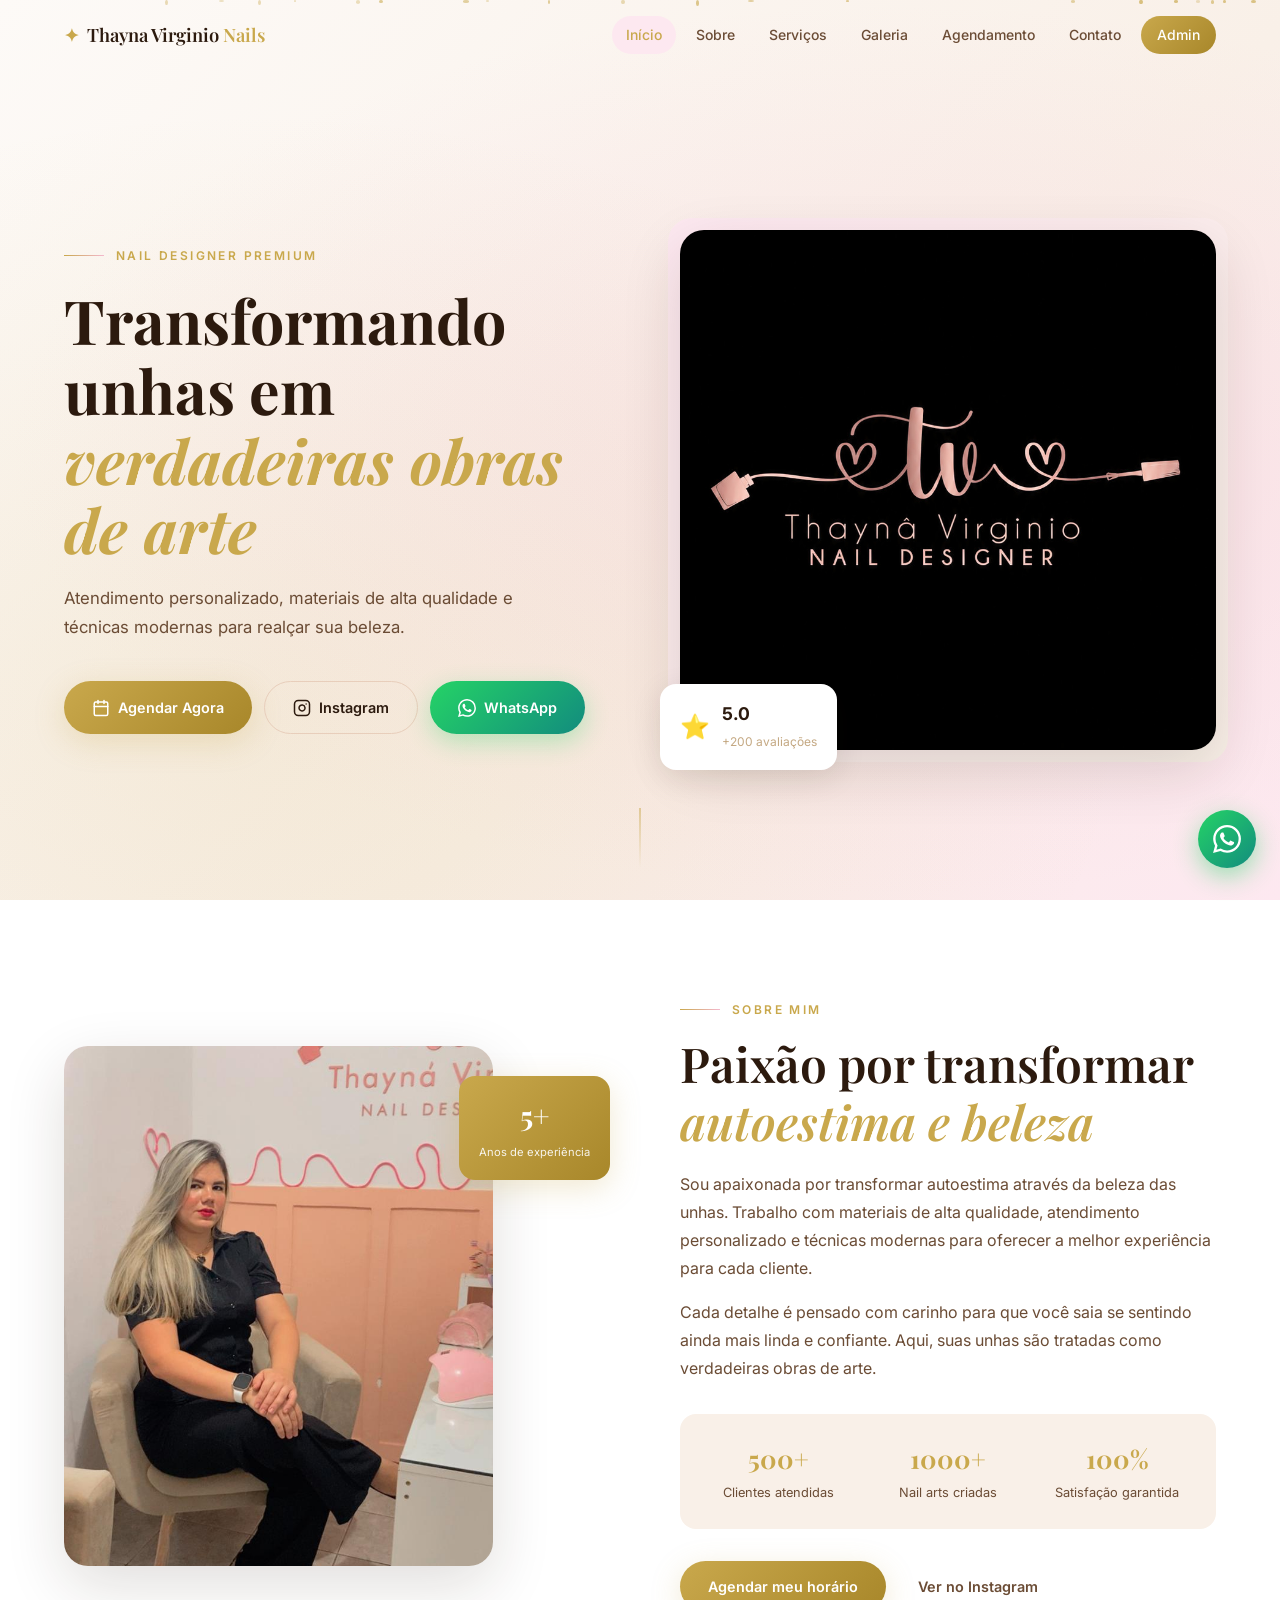
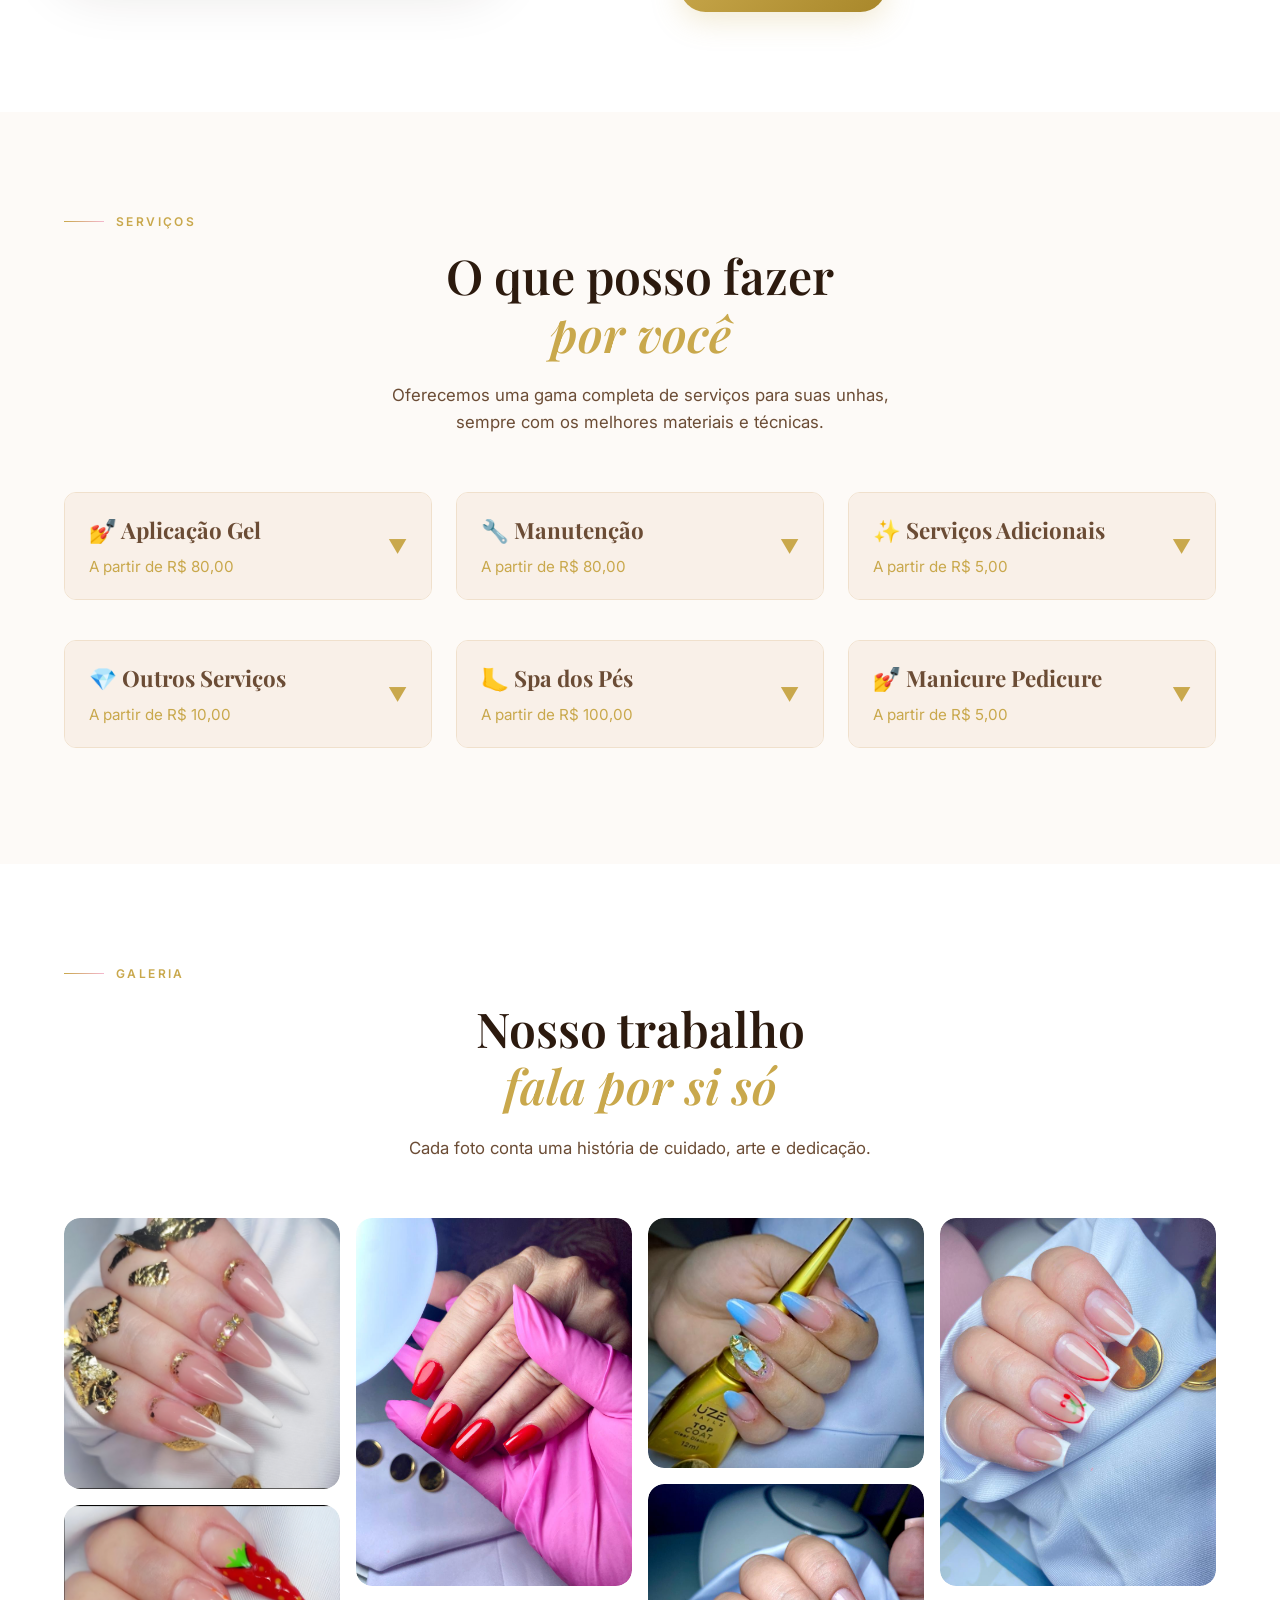
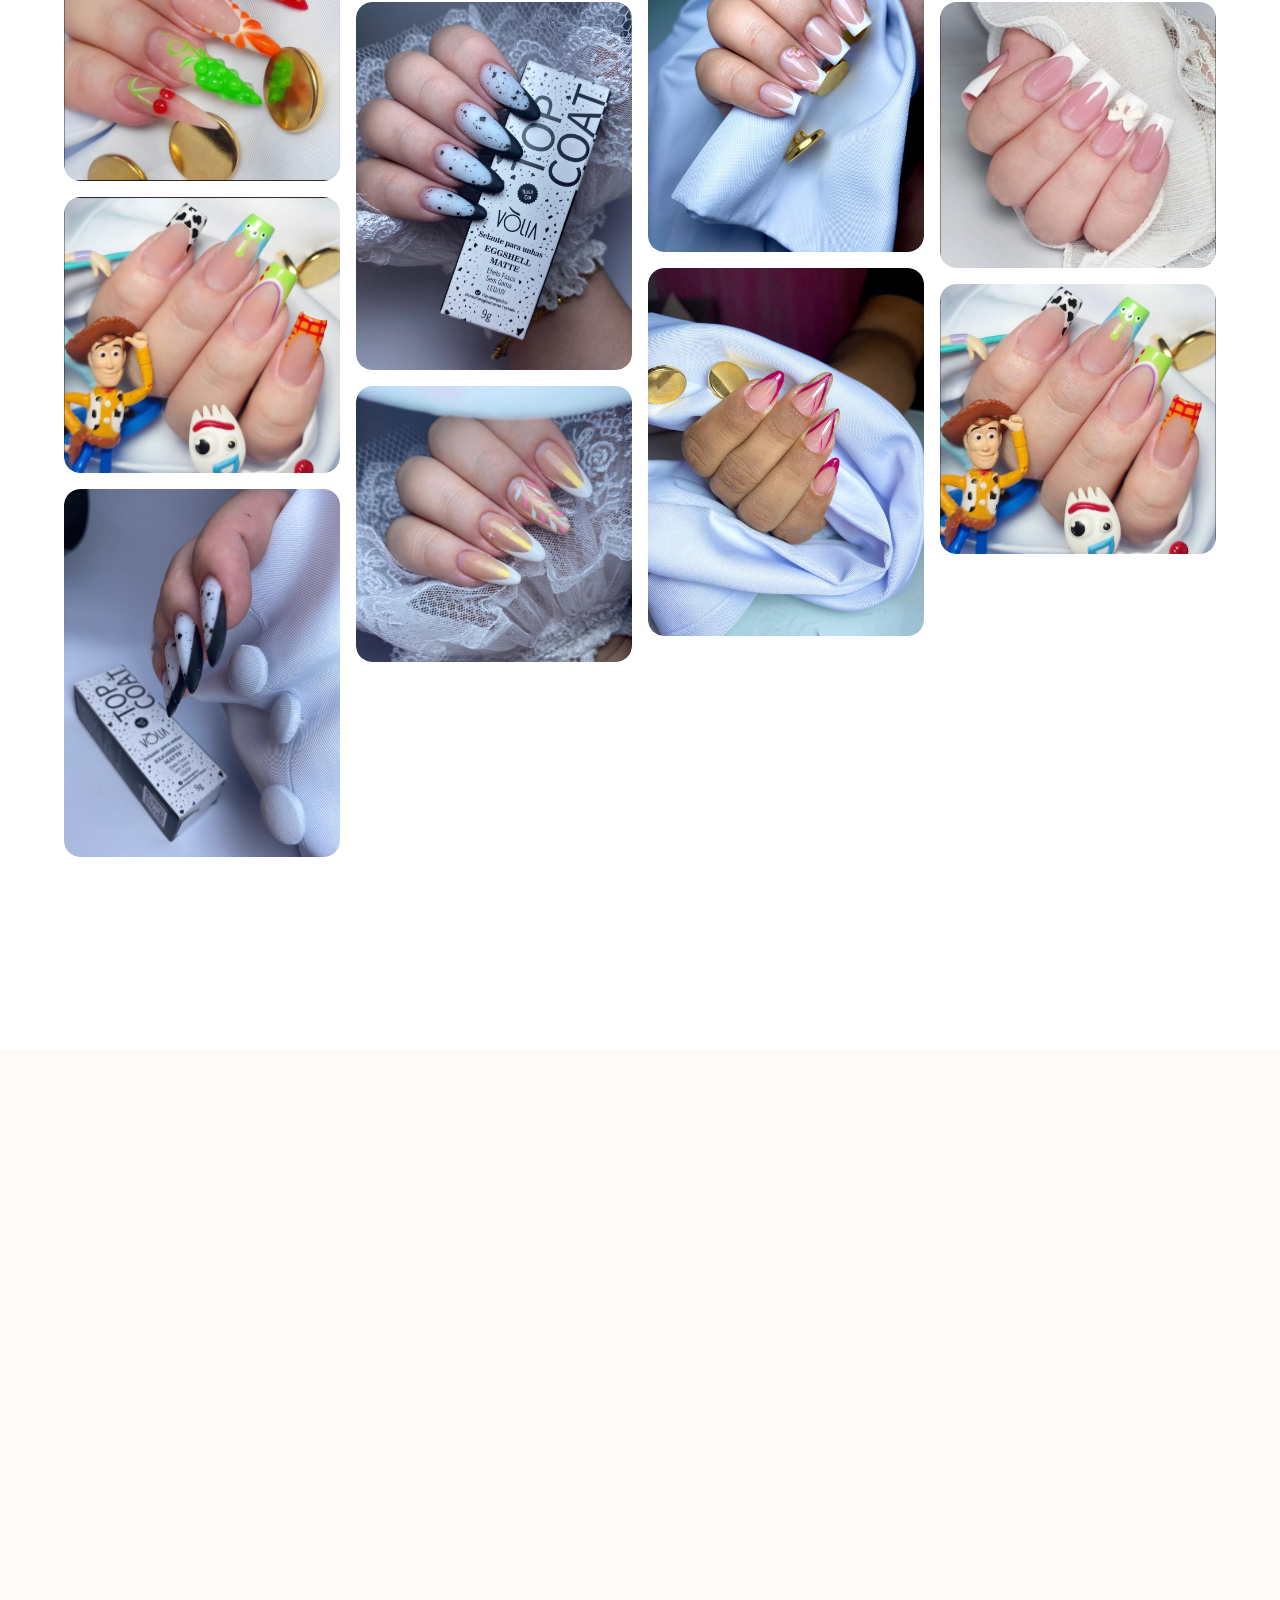
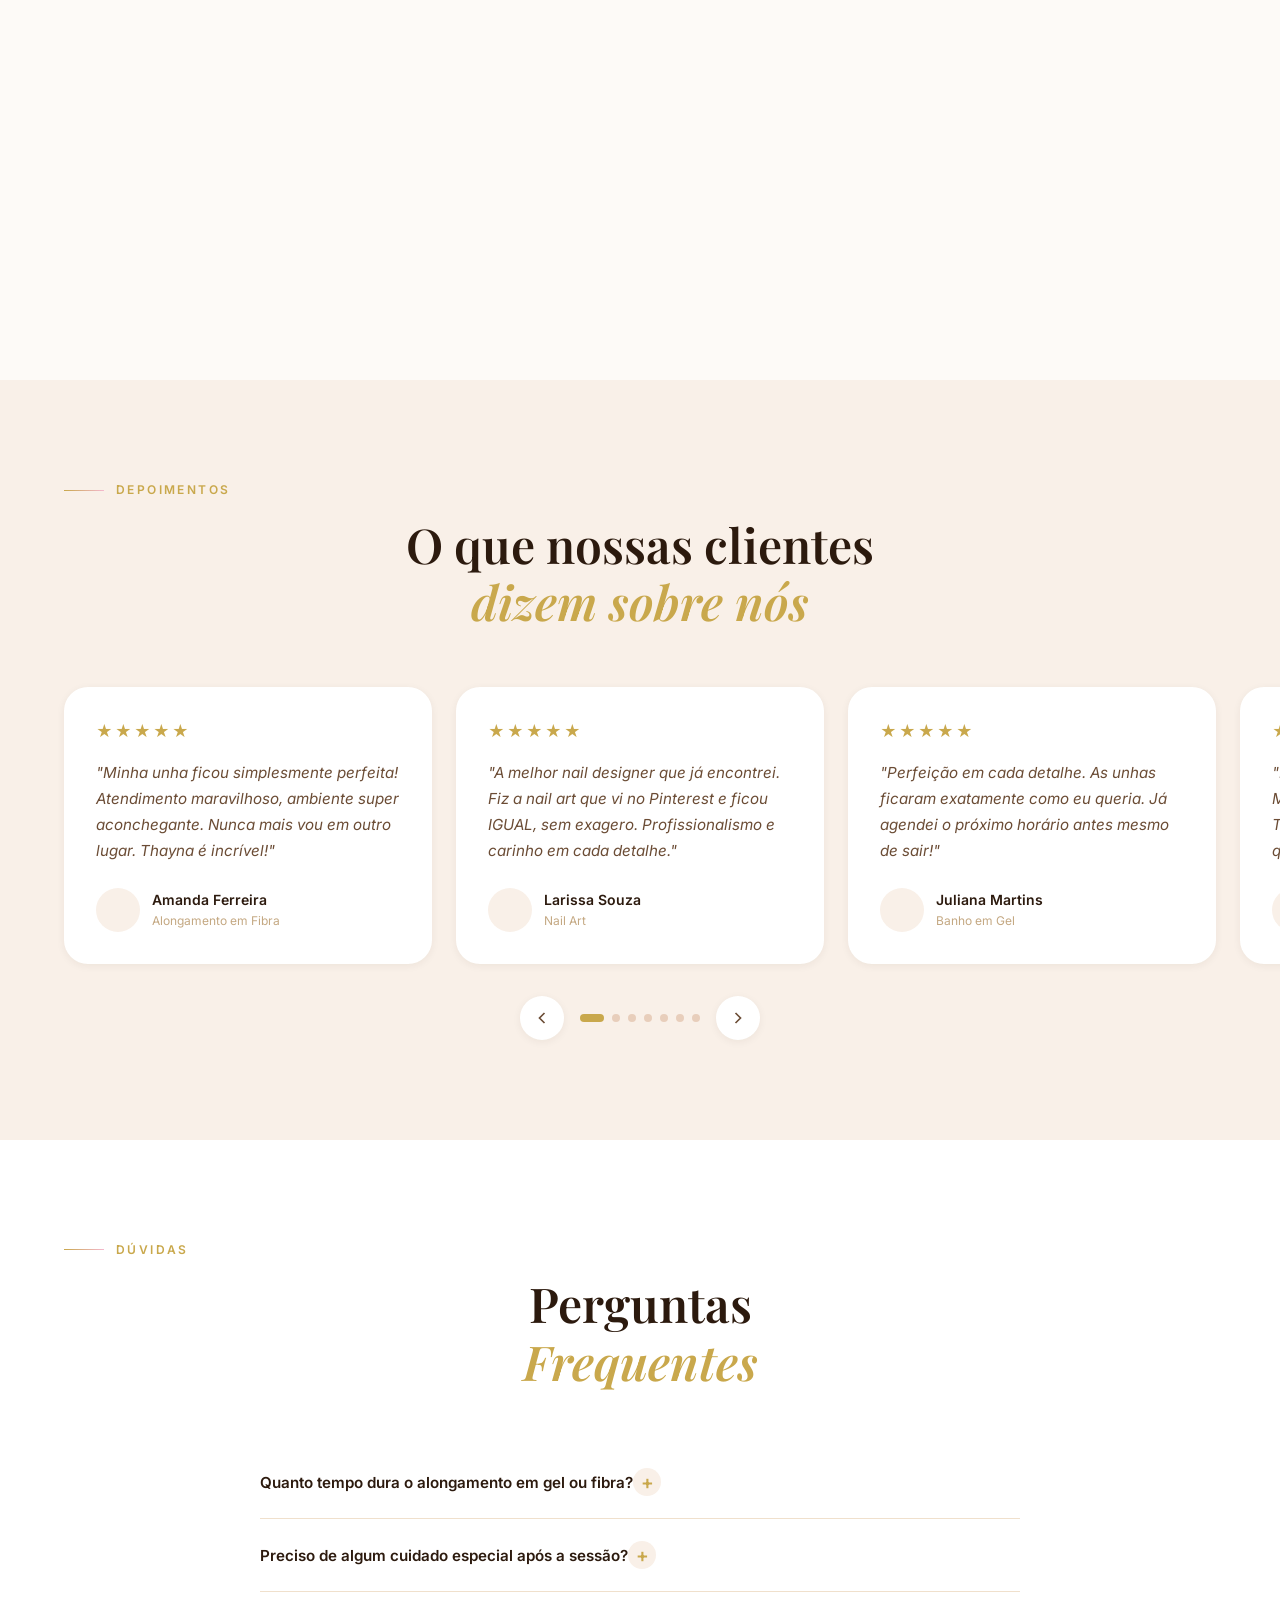
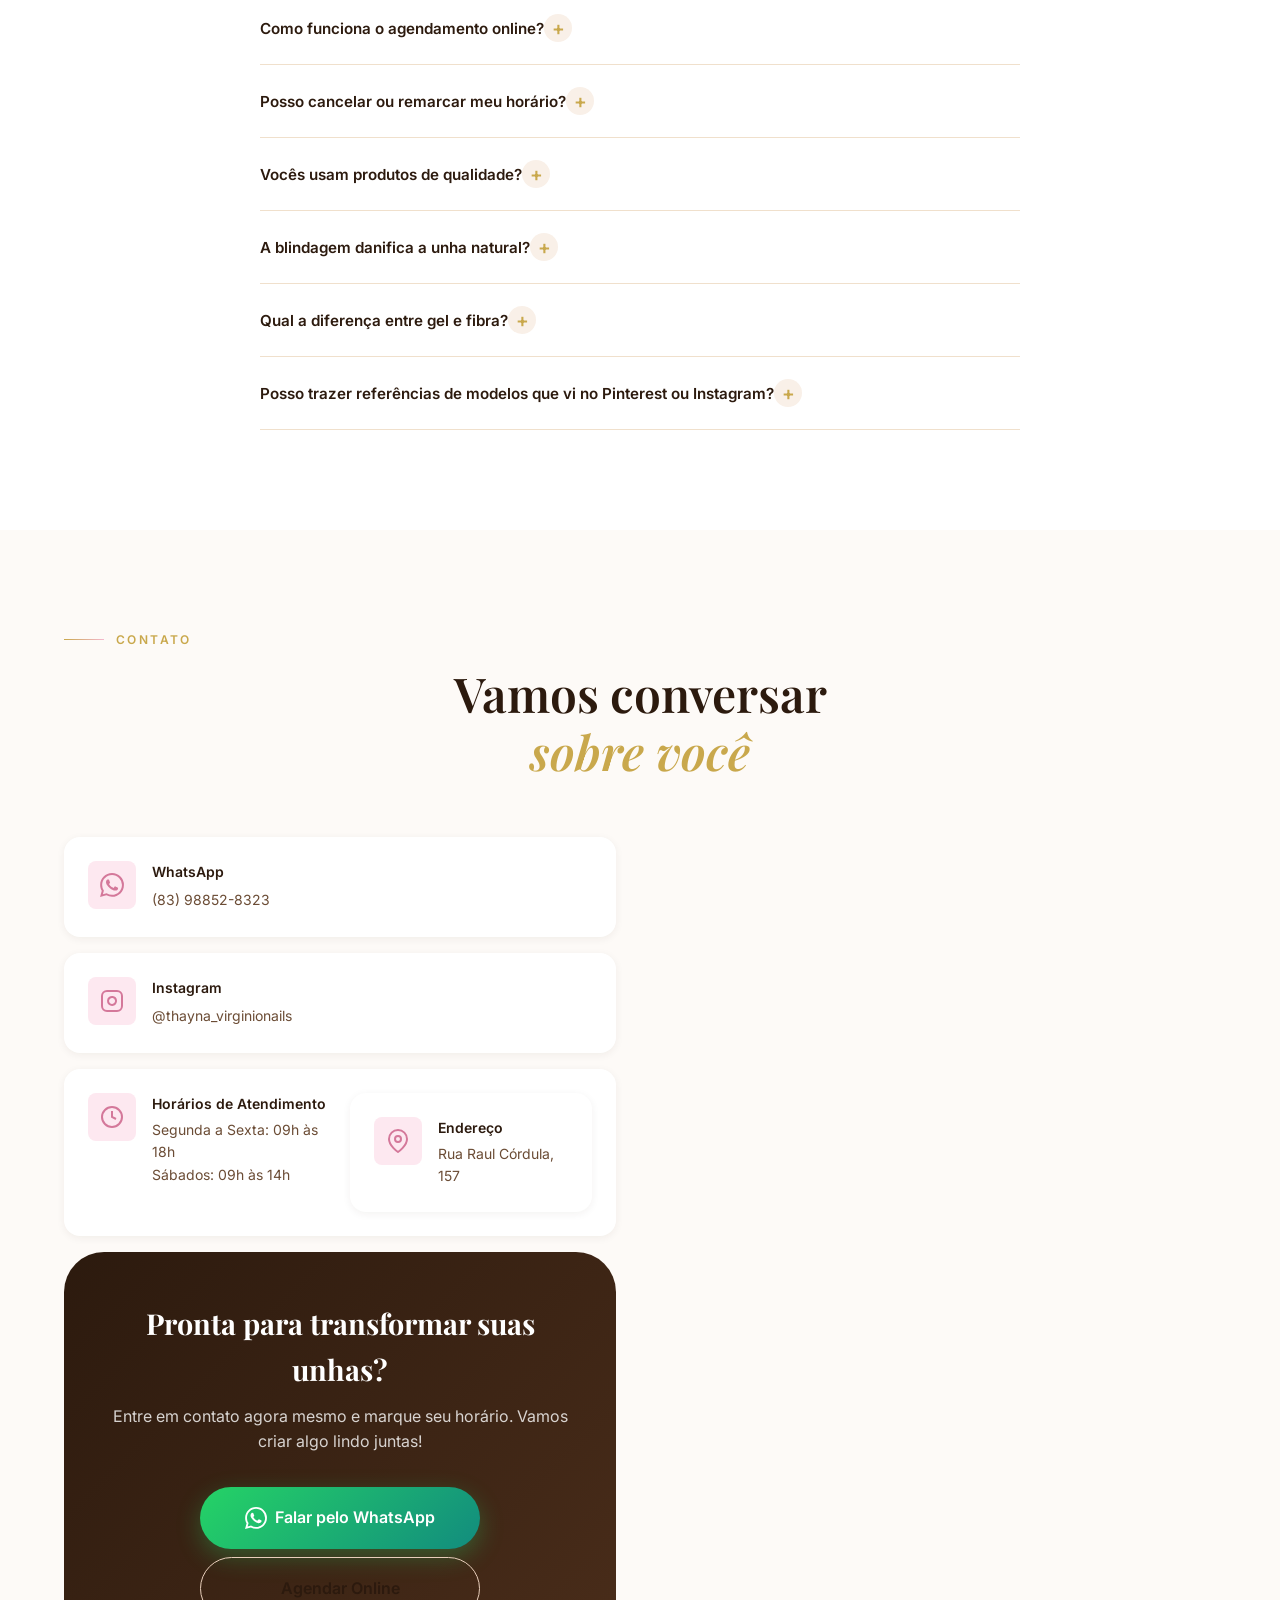
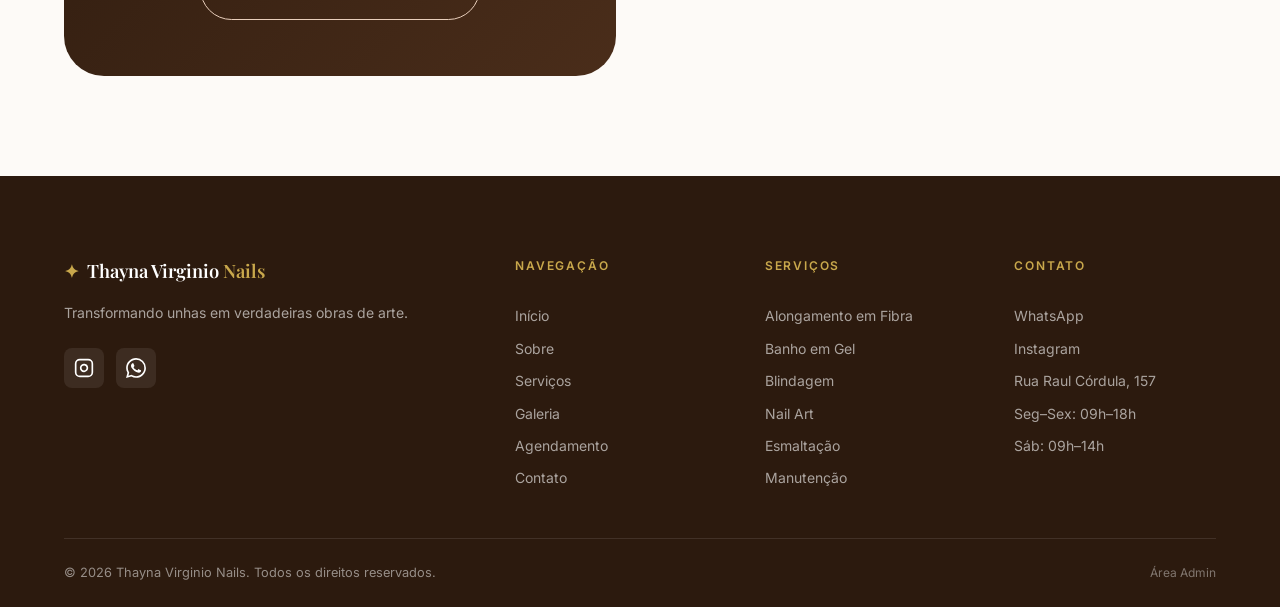
==== thayna-nails/index.html @ 7a255bc4 "Add files via upload" ====
<!DOCTYPE html>
<html lang="pt-BR">
<head>
  <meta charset="UTF-8" />
  <meta name="viewport" content="width=device-width, initial-scale=1.0" />
  <meta name="description" content="Thayna Virginio Nails — Nail Designer especializada em alongamento, gel, fibra, blindagem e nail art. Agende seu horário online com facilidade." />
  <meta name="keywords" content="nail designer, unhas, alongamento, gel, fibra, nail art, blindagem, esmaltação, manicure" />
  <meta name="author" content="Thayna Virginio Nails" />
  <meta property="og:title" content="Thayna Virginio Nails | Nail Designer" />
  <meta property="og:description" content="Transformando unhas em verdadeiras obras de arte. Agende seu horário online." />
  <meta property="og:type" content="website" />
  <meta property="og:url" content="https://thayna-nails.com.br" />
  <meta name="robots" content="index, follow" />
  <title>Thayna Virginio Nails | Nail Designer</title>
  <link rel="preconnect" href="https://fonts.googleapis.com" />
  <link rel="preconnect" href="https://fonts.gstatic.com" crossorigin />
  <link href="https://fonts.googleapis.com/css2?family=Playfair+Display:ital,wght@0,400;0,500;0,600;0,700;1,400;1,500&family=Inter:wght@300;400;500;600&display=swap" rel="stylesheet" />
  <link rel="stylesheet" href="css/style.css" />
  <script type="application/ld+json">
  {
    "@context": "https://schema.org",
    "@type": "BeautySalon",
    "name": "Thayna Virginio Nails",
    "description": "Nail Designer especializada em alongamento, gel, fibra, blindagem e nail art",
    "url": "https://thayna-nails.com.br",
    "sameAs": ["https://www.instagram.com/thayna_virginionails"],
    "openingHours": "Mo-Fr 09:00-18:00"
  }
  </script>
  <script>
    window.va = window.va || function () { (window.vaq = window.vaq || []).push(arguments); };
  </script>
  <script defer src="/_vercel/insights/script.js"></script>
</head>
<body>

<!-- ===== LOADING SCREEN ===== -->
<div id="loading-screen" class="loading-screen">
  <div class="loading-content">
    <div class="loading-logo">T</div>
    <p class="loading-text">Thayna Virginio Nails</p>
    <div class="loading-bar"><div class="loading-progress"></div></div>
  </div>
</div>

<!-- ===== BACK TO TOP ===== -->
<button id="back-to-top" class="back-to-top" aria-label="Voltar ao topo">
  <svg xmlns="http://www.w3.org/2000/svg" width="20" height="20" viewBox="0 0 24 24" fill="none" stroke="currentColor" stroke-width="2" stroke-linecap="round" stroke-linejoin="round"><path d="m18 15-6-6-6 6"/></svg>
</button>

<!-- ===== HEADER ===== -->
<header id="header" class="header">
  <div class="container header-inner">
    <a href="#home" class="logo" aria-label="Thayna Virginio Nails">
      <span class="logo-icon">✦</span>
      <span class="logo-text">Thayna Virginio<span class="logo-accent"> Nails</span></span>
    </a>
    <nav class="nav" id="nav" aria-label="Navegação principal">
      <a href="#home" class="nav-link">Início</a>
      <a href="#sobre" class="nav-link">Sobre</a>
      <a href="#servicos" class="nav-link">Serviços</a>
      <a href="#galeria" class="nav-link">Galeria</a>
      <a href="#agendamento" class="nav-link">Agendamento</a>
      <a href="#contato" class="nav-link">Contato</a>
      <a href="admin/index.html" class="nav-link nav-admin">Admin</a>
    </nav>
    <button class="menu-toggle" id="menu-toggle" aria-label="Abrir menu" aria-expanded="false">
      <span></span><span></span><span></span>
    </button>
  </div>
</header>

<!-- ===== HERO ===== -->
<section id="home" class="hero">
  <div class="hero-bg">
    <div class="hero-particles" id="particles"></div>
    <div class="hero-gradient"></div>
  </div>
  <div class="container hero-content">
    <div class="hero-text" data-aos="fade-up">
      <p class="hero-eyebrow"><span class="eyebrow-line"></span> Nail Designer Premium</p>
      <h1 class="hero-title">Transformando unhas em<br /><em>verdadeiras obras de arte</em></h1>
      <p class="hero-subtitle">Atendimento personalizado, materiais de alta qualidade e técnicas modernas para realçar sua beleza.</p>
      <div class="hero-actions">
        <a href="#agendamento" class="btn btn-primary" id="cta-agendar">
          <svg xmlns="http://www.w3.org/2000/svg" width="18" height="18" viewBox="0 0 24 24" fill="none" stroke="currentColor" stroke-width="2" stroke-linecap="round" stroke-linejoin="round"><rect width="18" height="18" x="3" y="4" rx="2" ry="2"/><line x1="16" x2="16" y1="2" y2="6"/><line x1="8" x2="8" y1="2" y2="6"/><line x1="3" x2="21" y1="10" y2="10"/></svg>
          Agendar Agora
        </a>
        <a href="https://www.instagram.com/thayna_virginionails" target="_blank" rel="noopener noreferrer" class="btn btn-outline" id="cta-instagram">
          <svg xmlns="http://www.w3.org/2000/svg" width="18" height="18" viewBox="0 0 24 24" fill="none" stroke="currentColor" stroke-width="2" stroke-linecap="round" stroke-linejoin="round"><rect width="20" height="20" x="2" y="2" rx="5" ry="5"/><path d="M16 11.37A4 4 0 1 1 12.63 8 4 4 0 0 1 16 11.37z"/><line x1="17.5" x2="17.51" y1="6.5" y2="6.5"/></svg>
          Instagram
        </a>
        <a href="https://wa.me/5583988528323?text=Olá!%20Gostaria%20de%20agendar%20um%20horário." target="_blank" rel="noopener noreferrer" class="btn btn-whatsapp" id="cta-whatsapp">
          <svg xmlns="http://www.w3.org/2000/svg" width="18" height="18" viewBox="0 0 24 24" fill="currentColor"><path d="M17.472 14.382c-.297-.149-1.758-.867-2.03-.967-.273-.099-.471-.148-.67.15-.197.297-.767.966-.94 1.164-.173.199-.347.223-.644.075-.297-.15-1.255-.463-2.39-1.475-.883-.788-1.48-1.761-1.653-2.059-.173-.297-.018-.458.13-.606.134-.133.298-.347.446-.52.149-.174.198-.298.298-.497.099-.198.05-.371-.025-.52-.075-.149-.669-1.612-.916-2.207-.242-.579-.487-.5-.669-.51-.173-.008-.371-.01-.57-.01-.198 0-.52.074-.792.372-.272.297-1.04 1.016-1.04 2.479 0 1.462 1.065 2.875 1.213 3.074.149.198 2.096 3.2 5.077 4.487.709.306 1.262.489 1.694.625.712.227 1.36.195 1.871.118.571-.085 1.758-.719 2.006-1.413.248-.694.248-1.289.173-1.413-.074-.124-.272-.198-.57-.347m-5.421 7.403h-.004a9.87 9.87 0 0 1-5.031-1.378l-.361-.214-3.741.982.998-3.648-.235-.374a9.86 9.86 0 0 1-1.51-5.26c.001-5.45 4.436-9.884 9.888-9.884 2.64 0 5.122 1.03 6.988 2.898a9.825 9.825 0 0 1 2.893 6.994c-.003 5.45-4.437 9.884-9.885 9.884m8.413-18.297A11.815 11.815 0 0 0 12.05 0C5.495 0 .16 5.335.157 11.892c0 2.096.547 4.142 1.588 5.945L.057 24l6.305-1.654a11.882 11.882 0 0 0 5.683 1.448h.005c6.554 0 11.89-5.335 11.893-11.893a11.821 11.821 0 0 0-3.48-8.413Z"/></svg>
          WhatsApp
        </a>
      </div>
    </div>
    <div class="hero-image" data-aos="fade-left">
      <div class="hero-image-frame">
        <img src="images/hero.jpg" alt="Unhas decoradas elegantes - Thayna Virginio Nails" class="hero-img" loading="eager" />
        <div class="hero-badge">
          <span class="badge-icon">⭐</span>
          <div>
            <strong>5.0</strong>
            <small>+200 avaliações</small>
          </div>
        </div>
      </div>
    </div>
  </div>
  <div class="hero-scroll-indicator">
    <div class="scroll-line"></div>
  </div>
</section>

<!-- ===== SOBRE ===== -->
<section id="sobre" class="sobre section">
  <div class="container">
    <div class="sobre-grid">
      <div class="sobre-images" data-aos="fade-right">
        <div class="sobre-img-main">
          <img src="images/sobre.jpg" alt="Thayna Virginio Nail Designer trabalhando" loading="lazy" />
        </div>
        <div class="sobre-img-badge">
          <div class="sobre-badge">
            <span class="sobre-badge-num">5+</span>
            <span class="sobre-badge-txt">Anos de experiência</span>
          </div>
        </div>

      </div>
      <div class="sobre-content" data-aos="fade-left">
        <p class="section-eyebrow"><span class="eyebrow-line"></span> Sobre Mim</p>
        <h2 class="section-title">Paixão por transformar<br /><em>autoestima e beleza</em></h2>
        <p class="sobre-text">Sou apaixonada por transformar autoestima através da beleza das unhas. Trabalho com materiais de alta qualidade, atendimento personalizado e técnicas modernas para oferecer a melhor experiência para cada cliente.</p>
        <p class="sobre-text">Cada detalhe é pensado com carinho para que você saia se sentindo ainda mais linda e confiante. Aqui, suas unhas são tratadas como verdadeiras obras de arte.</p>
        <div class="sobre-stats">
          <div class="sobre-stat">
            <strong>500+</strong>
            <span>Clientes atendidas</span>
          </div>
          <div class="sobre-stat">
            <strong>1000+</strong>
            <span>Nail arts criadas</span>
          </div>
          <div class="sobre-stat">
            <strong>100%</strong>
            <span>Satisfação garantida</span>
          </div>
        </div>
        <div class="sobre-actions">
          <a href="#agendamento" class="btn btn-primary">Agendar meu horário</a>
          <a href="https://www.instagram.com/thayna_virginionails" target="_blank" rel="noopener noreferrer" class="btn btn-ghost">Ver no Instagram</a>
        </div>
      </div>
    </div>
  </div>
</section>

<!-- ===== SERVIÇOS ===== -->
<section id="servicos" class="servicos section">
  <div class="container">
    <div class="section-header" data-aos="fade-up">
      <p class="section-eyebrow"><span class="eyebrow-line"></span> Serviços</p>
      <h2 class="section-title">O que posso fazer<br /><em>por você</em></h2>
      <p class="section-desc">Oferecemos uma gama completa de serviços para suas unhas, sempre com os melhores materiais e técnicas.</p>
    </div>
    <div class="servicos-grid" id="servicos-grid">
      <!-- Preenchido pelo JS -->
    </div>
  </div>
</section>

<!-- ===== GALERIA ===== -->
<section id="galeria" class="galeria section">
  <div class="container">
    <div class="section-header" data-aos="fade-up">
      <p class="section-eyebrow"><span class="eyebrow-line"></span> Galeria</p>
      <h2 class="section-title">Nosso trabalho<br /><em>fala por si só</em></h2>
      <p class="section-desc">Cada foto conta uma história de cuidado, arte e dedicação.</p>
    </div>

    <div class="galeria-grid masonry" id="galeria-grid">
      <!-- Preenchido pelo JS -->
    </div>
    <div class="galeria-footer" data-aos="fade-up">
      <a href="https://www.instagram.com/thayna_virginionails" target="_blank" rel="noopener noreferrer" class="btn btn-outline">
        <svg xmlns="http://www.w3.org/2000/svg" width="18" height="18" viewBox="0 0 24 24" fill="none" stroke="currentColor" stroke-width="2"><rect width="20" height="20" x="2" y="2" rx="5" ry="5"/><path d="M16 11.37A4 4 0 1 1 12.63 8 4 4 0 0 1 16 11.37z"/><line x1="17.5" x2="17.51" y1="6.5" y2="6.5"/></svg>
        Ver mais no Instagram
      </a>
    </div>
  </div>
</section>

<!-- ===== AGENDAMENTO ===== -->
<section id="agendamento" class="agendamento section">
  <div class="container">
    <div class="section-header" data-aos="fade-up">
      <p class="section-eyebrow"><span class="eyebrow-line"></span> Agendamento</p>
      <h2 class="section-title">Reserve seu<br /><em>horário online</em></h2>
      <p class="section-desc">Escolha o serviço, data e horário. Simples, rápido e sem complicação.</p>
    </div>
    <div class="agendamento-wrapper" data-aos="fade-up">
      <form class="booking-form" id="booking-form" novalidate>
        <!-- Step 1 -->
        <div class="booking-step active" id="step-1">
          <h3 class="step-title"><span class="step-num">01</span> Escolha o Serviço</h3>
          <div class="servico-options" id="servico-options"></div>
          <div class="step-nav">
            <button type="button" class="btn btn-primary" id="next-step-1" disabled>Próximo <svg xmlns="http://www.w3.org/2000/svg" width="16" height="16" viewBox="0 0 24 24" fill="none" stroke="currentColor" stroke-width="2"><path d="m9 18 6-6-6-6"/></svg></button>
          </div>
        </div>

        <!-- Step 2 -->
        <div class="booking-step" id="step-2">
          <h3 class="step-title"><span class="step-num">02</span> Escolha a Data</h3>
          <div class="calendar-wrapper">
            <div class="calendar-header">
              <button type="button" id="prev-month" aria-label="Mês anterior">
                <svg xmlns="http://www.w3.org/2000/svg" width="20" height="20" viewBox="0 0 24 24" fill="none" stroke="currentColor" stroke-width="2"><path d="m15 18-6-6 6-6"/></svg>
              </button>
              <span id="calendar-title"></span>
              <button type="button" id="next-month" aria-label="Próximo mês">
                <svg xmlns="http://www.w3.org/2000/svg" width="20" height="20" viewBox="0 0 24 24" fill="none" stroke="currentColor" stroke-width="2"><path d="m9 18 6-6-6-6"/></svg>
              </button>
            </div>
            <div class="calendar-weekdays">
              <span>Dom</span><span>Seg</span><span>Ter</span><span>Qua</span><span>Qui</span><span>Sex</span><span>Sáb</span>
            </div>
            <div class="calendar-days" id="calendar-days"></div>
          </div>
          <div class="step-nav">
            <button type="button" class="btn btn-ghost" id="prev-step-2">Voltar</button>
            <button type="button" class="btn btn-primary" id="next-step-2" disabled>Próximo <svg xmlns="http://www.w3.org/2000/svg" width="16" height="16" viewBox="0 0 24 24" fill="none" stroke="currentColor" stroke-width="2"><path d="m9 18 6-6-6-6"/></svg></button>
          </div>
        </div>

        <!-- Step 3 -->
        <div class="booking-step" id="step-3">
          <h3 class="step-title"><span class="step-num">03</span> Escolha o Horário</h3>
          <div class="horarios-grid" id="horarios-grid"></div>
          <div class="step-nav">
            <button type="button" class="btn btn-ghost" id="prev-step-3">Voltar</button>
            <button type="button" class="btn btn-primary" id="next-step-3" disabled>Próximo <svg xmlns="http://www.w3.org/2000/svg" width="16" height="16" viewBox="0 0 24 24" fill="none" stroke="currentColor" stroke-width="2"><path d="m9 18 6-6-6-6"/></svg></button>
          </div>
        </div>

        <!-- Step 4 -->
        <div class="booking-step" id="step-4">
          <h3 class="step-title"><span class="step-num">04</span> Seus Dados</h3>
          <div class="form-grid">
            <div class="form-group">
              <label for="cliente-nome">Nome completo *</label>
              <input type="text" id="cliente-nome" name="nome" placeholder="Seu nome" required />
              <span class="field-error" id="error-nome"></span>
            </div>
            <div class="form-group">
              <label for="cliente-whatsapp">WhatsApp *</label>
              <input type="tel" id="cliente-whatsapp" name="whatsapp" placeholder="(00) 00000-0000" required />
              <span class="field-error" id="error-whatsapp"></span>
            </div>
            <div class="form-group form-group-full">
              <label for="cliente-email">E-mail (opcional)</label>
              <input type="email" id="cliente-email" name="email" placeholder="seu@email.com" />
            </div>
            <div class="form-group form-group-full">
              <label for="cliente-obs">Observações (opcional)</label>
              <textarea id="cliente-obs" name="obs" rows="3" placeholder="Alguma informação importante..."></textarea>
            </div>
          </div>
          <div class="booking-summary" id="booking-summary"></div>
          <div class="step-nav">
            <button type="button" class="btn btn-ghost" id="prev-step-4">Voltar</button>
            <button type="submit" class="btn btn-primary" id="confirmar-btn">
              <svg xmlns="http://www.w3.org/2000/svg" width="16" height="16" viewBox="0 0 24 24" fill="none" stroke="currentColor" stroke-width="2"><path d="M20 6 9 17l-5-5"/></svg>
              Confirmar Agendamento
            </button>
          </div>
        </div>
      </form>

      <!-- Progress -->
      <div class="booking-progress" id="booking-progress">
        <div class="progress-step active" data-step="1">
          <div class="progress-dot"><span>1</span></div>
          <span class="progress-label">Serviço</span>
        </div>
        <div class="progress-line"></div>
        <div class="progress-step" data-step="2">
          <div class="progress-dot"><span>2</span></div>
          <span class="progress-label">Data</span>
        </div>
        <div class="progress-line"></div>
        <div class="progress-step" data-step="3">
          <div class="progress-dot"><span>3</span></div>
          <span class="progress-label">Horário</span>
        </div>
        <div class="progress-line"></div>
        <div class="progress-step" data-step="4">
          <div class="progress-dot"><span>4</span></div>
          <span class="progress-label">Dados</span>
        </div>
      </div>
    </div>
  </div>
</section>

<!-- ===== MODAL SUCESSO ===== -->
<div class="modal-overlay" id="success-modal">
  <div class="modal-box">
    <div class="modal-icon">✓</div>
    <h3>Agendamento Confirmado!</h3>
    <p id="modal-message">Seu horário foi reservado com sucesso.</p>
    <a href="#" id="whatsapp-confirm" class="btn btn-whatsapp" target="_blank">
      <svg xmlns="http://www.w3.org/2000/svg" width="18" height="18" viewBox="0 0 24 24" fill="currentColor"><path d="M17.472 14.382c-.297-.149-1.758-.867-2.03-.967-.273-.099-.471-.148-.67.15-.197.297-.767.966-.94 1.164-.173.199-.347.223-.644.075-.297-.15-1.255-.463-2.39-1.475-.883-.788-1.48-1.761-1.653-2.059-.173-.297-.018-.458.13-.606.134-.133.298-.347.446-.52.149-.174.198-.298.298-.497.099-.198.05-.371-.025-.52-.075-.149-.669-1.612-.916-2.207-.242-.579-.487-.5-.669-.51-.173-.008-.371-.01-.57-.01-.198 0-.52.074-.792.372-.272.297-1.04 1.016-1.04 2.479 0 1.462 1.065 2.875 1.213 3.074.149.198 2.096 3.2 5.077 4.487.709.306 1.262.489 1.694.625.712.227 1.36.195 1.871.118.571-.085 1.758-.719 2.006-1.413.248-.694.248-1.289.173-1.413-.074-.124-.272-.198-.57-.347m-5.421 7.403h-.004a9.87 9.87 0 0 1-5.031-1.378l-.361-.214-3.741.982.998-3.648-.235-.374a9.86 9.86 0 0 1-1.51-5.26c.001-5.45 4.436-9.884 9.888-9.884 2.64 0 5.122 1.03 6.988 2.898a9.825 9.825 0 0 1 2.893 6.994c-.003 5.45-4.437 9.884-9.885 9.884m8.413-18.297A11.815 11.815 0 0 0 12.05 0C5.495 0 .16 5.335.157 11.892c0 2.096.547 4.142 1.588 5.945L.057 24l6.305-1.654a11.882 11.882 0 0 0 5.683 1.448h.005c6.554 0 11.89-5.335 11.893-11.893a11.821 11.821 0 0 0-3.48-8.413Z"/></svg>
      Confirmar pelo WhatsApp
    </a>
    <button class="btn btn-ghost" onclick="document.getElementById('success-modal').classList.remove('active')">Fechar</button>
  </div>
</div>

<!-- ===== DEPOIMENTOS ===== -->
<section id="depoimentos" class="depoimentos section">
  <div class="container">
    <div class="section-header" data-aos="fade-up">
      <p class="section-eyebrow"><span class="eyebrow-line"></span> Depoimentos</p>
      <h2 class="section-title">O que nossas clientes<br /><em>dizem sobre nós</em></h2>
    </div>
    <div class="testimonials-wrapper" data-aos="fade-up">
      <div class="testimonials-track" id="testimonials-track"></div>
      <div class="testimonials-controls">
        <button class="testimonial-btn" id="prev-testimonial" aria-label="Depoimento anterior">
          <svg xmlns="http://www.w3.org/2000/svg" width="20" height="20" viewBox="0 0 24 24" fill="none" stroke="currentColor" stroke-width="2"><path d="m15 18-6-6 6-6"/></svg>
        </button>
        <div class="testimonial-dots" id="testimonial-dots"></div>
        <button class="testimonial-btn" id="next-testimonial" aria-label="Próximo depoimento">
          <svg xmlns="http://www.w3.org/2000/svg" width="20" height="20" viewBox="0 0 24 24" fill="none" stroke="currentColor" stroke-width="2"><path d="m9 18 6-6-6-6"/></svg>
        </button>
      </div>
    </div>
  </div>
</section>

<!-- ===== FAQ ===== -->
<section id="faq" class="faq section">
  <div class="container">
    <div class="section-header" data-aos="fade-up">
      <p class="section-eyebrow"><span class="eyebrow-line"></span> Dúvidas</p>
      <h2 class="section-title">Perguntas<br /><em>Frequentes</em></h2>
    </div>
    <div class="faq-list" id="faq-list" data-aos="fade-up"></div>
  </div>
</section>

<!-- ===== CONTATO ===== -->
<section id="contato" class="contato section">
  <div class="container">
    <div class="section-header" data-aos="fade-up">
      <p class="section-eyebrow"><span class="eyebrow-line"></span> Contato</p>
      <h2 class="section-title">Vamos conversar<br /><em>sobre você</em></h2>
    </div>
    <div class="contato-grid">
      <div class="contato-info" data-aos="fade-right">
        <div class="contato-card">
          <div class="contato-icon">
            <svg xmlns="http://www.w3.org/2000/svg" width="24" height="24" viewBox="0 0 24 24" fill="currentColor"><path d="M17.472 14.382c-.297-.149-1.758-.867-2.03-.967-.273-.099-.471-.148-.67.15-.197.297-.767.966-.94 1.164-.173.199-.347.223-.644.075-.297-.15-1.255-.463-2.39-1.475-.883-.788-1.48-1.761-1.653-2.059-.173-.297-.018-.458.13-.606.134-.133.298-.347.446-.52.149-.174.198-.298.298-.497.099-.198.05-.371-.025-.52-.075-.149-.669-1.612-.916-2.207-.242-.579-.487-.5-.669-.51-.173-.008-.371-.01-.57-.01-.198 0-.52.074-.792.372-.272.297-1.04 1.016-1.04 2.479 0 1.462 1.065 2.875 1.213 3.074.149.198 2.096 3.2 5.077 4.487.709.306 1.262.489 1.694.625.712.227 1.36.195 1.871.118.571-.085 1.758-.719 2.006-1.413.248-.694.248-1.289.173-1.413-.074-.124-.272-.198-.57-.347m-5.421 7.403h-.004a9.87 9.87 0 0 1-5.031-1.378l-.361-.214-3.741.982.998-3.648-.235-.374a9.86 9.86 0 0 1-1.51-5.26c.001-5.45 4.436-9.884 9.888-9.884 2.64 0 5.122 1.03 6.988 2.898a9.825 9.825 0 0 1 2.893 6.994c-.003 5.45-4.437 9.884-9.885 9.884m8.413-18.297A11.815 11.815 0 0 0 12.05 0C5.495 0 .16 5.335.157 11.892c0 2.096.547 4.142 1.588 5.945L.057 24l6.305-1.654a11.882 11.882 0 0 0 5.683 1.448h.005c6.554 0 11.89-5.335 11.893-11.893a11.821 11.821 0 0 0-3.48-8.413Z"/></svg>
          </div>
          <div>
            <h4>WhatsApp</h4>
            <a href="https://wa.me/5583988528323" target="_blank" rel="noopener noreferrer">(83) 98852-8323</a>
          </div>
        </div>
        <div class="contato-card">
          <div class="contato-icon">
            <svg xmlns="http://www.w3.org/2000/svg" width="24" height="24" viewBox="0 0 24 24" fill="none" stroke="currentColor" stroke-width="2"><rect width="20" height="20" x="2" y="2" rx="5" ry="5"/><path d="M16 11.37A4 4 0 1 1 12.63 8 4 4 0 0 1 16 11.37z"/><line x1="17.5" x2="17.51" y1="6.5" y2="6.5"/></svg>
          </div>
          <div>
            <h4>Instagram</h4>
            <a href="https://www.instagram.com/thayna_virginionails" target="_blank" rel="noopener noreferrer">@thayna_virginionails</a>
          </div>
        </div>
        <div class="contato-card">
          <div class="contato-icon">
            <svg xmlns="http://www.w3.org/2000/svg" width="24" height="24" viewBox="0 0 24 24" fill="none" stroke="currentColor" stroke-width="2"><circle cx="12" cy="12" r="10"/><polyline points="12 6 12 12 16 14"/></svg>
          </div>
          <div>
            <h4>Horários de Atendimento</h4>
            <p>Segunda a Sexta: 09h às 18h</p>
            <p>Sábados: 09h às 14h</p>
          </div>
        <div class="contato-card">
          <div class="contato-icon">
            <svg xmlns="http://www.w3.org/2000/svg" width="24" height="24" viewBox="0 0 24 24" fill="none" stroke="currentColor" stroke-width="2"><path d="M21 10c0 7-9 13-9 13s-9-6-9-13a9 9 0 0 1 18 0z"></path><circle cx="12" cy="10" r="3"></circle></svg>
          </div>
          <div>
            <h4>Endereço</h4>
            <p>Rua Raul Córdula, 157</p>
          </div>
        </div>
      </div>
      <div class="contato-cta" data-aos="fade-left">
        <div class="cta-box">
          <h3>Pronta para transformar suas unhas?</h3>
          <p>Entre em contato agora mesmo e marque seu horário. Vamos criar algo lindo juntas!</p>
          <a href="https://wa.me/5583988528323?text=Olá%20Thayna!%20Gostaria%20de%20agendar%20um%20horário." target="_blank" rel="noopener noreferrer" class="btn btn-whatsapp btn-lg">
            <svg xmlns="http://www.w3.org/2000/svg" width="22" height="22" viewBox="0 0 24 24" fill="currentColor"><path d="M17.472 14.382c-.297-.149-1.758-.867-2.03-.967-.273-.099-.471-.148-.67.15-.197.297-.767.966-.94 1.164-.173.199-.347.223-.644.075-.297-.15-1.255-.463-2.39-1.475-.883-.788-1.48-1.761-1.653-2.059-.173-.297-.018-.458.13-.606.134-.133.298-.347.446-.52.149-.174.198-.298.298-.497.099-.198.05-.371-.025-.52-.075-.149-.669-1.612-.916-2.207-.242-.579-.487-.5-.669-.51-.173-.008-.371-.01-.57-.01-.198 0-.52.074-.792.372-.272.297-1.04 1.016-1.04 2.479 0 1.462 1.065 2.875 1.213 3.074.149.198 2.096 3.2 5.077 4.487.709.306 1.262.489 1.694.625.712.227 1.36.195 1.871.118.571-.085 1.758-.719 2.006-1.413.248-.694.248-1.289.173-1.413-.074-.124-.272-.198-.57-.347m-5.421 7.403h-.004a9.87 9.87 0 0 1-5.031-1.378l-.361-.214-3.741.982.998-3.648-.235-.374a9.86 9.86 0 0 1-1.51-5.26c.001-5.45 4.436-9.884 9.888-9.884 2.64 0 5.122 1.03 6.988 2.898a9.825 9.825 0 0 1 2.893 6.994c-.003 5.45-4.437 9.884-9.885 9.884m8.413-18.297A11.815 11.815 0 0 0 12.05 0C5.495 0 .16 5.335.157 11.892c0 2.096.547 4.142 1.588 5.945L.057 24l6.305-1.654a11.882 11.882 0 0 0 5.683 1.448h.005c6.554 0 11.89-5.335 11.893-11.893a11.821 11.821 0 0 0-3.48-8.413Z"/></svg>
            Falar pelo WhatsApp
          </a>
          <a href="#agendamento" class="btn btn-outline btn-lg">Agendar Online</a>
        </div>
      </div>
    </div>
  </div>
</section>

<!-- ===== FOOTER ===== -->
<footer class="footer">
  <div class="container">
    <div class="footer-grid">
      <div class="footer-brand">
        <a href="#home" class="logo" aria-label="Thayna Virginio Nails">
          <span class="logo-icon">✦</span>
          <span class="logo-text">Thayna Virginio<span class="logo-accent"> Nails</span></span>
        </a>
        <p>Transformando unhas em verdadeiras obras de arte.</p>
        <div class="footer-social">
          <a href="https://www.instagram.com/thayna_virginionails" target="_blank" rel="noopener noreferrer" aria-label="Instagram" class="social-link">
            <svg xmlns="http://www.w3.org/2000/svg" width="20" height="20" viewBox="0 0 24 24" fill="none" stroke="currentColor" stroke-width="2"><rect width="20" height="20" x="2" y="2" rx="5" ry="5"/><path d="M16 11.37A4 4 0 1 1 12.63 8 4 4 0 0 1 16 11.37z"/><line x1="17.5" x2="17.51" y1="6.5" y2="6.5"/></svg>
          </a>
          <a href="https://wa.me/5583988528323" target="_blank" rel="noopener noreferrer" aria-label="WhatsApp" class="social-link">
            <svg xmlns="http://www.w3.org/2000/svg" width="20" height="20" viewBox="0 0 24 24" fill="currentColor"><path d="M17.472 14.382c-.297-.149-1.758-.867-2.03-.967-.273-.099-.471-.148-.67.15-.197.297-.767.966-.94 1.164-.173.199-.347.223-.644.075-.297-.15-1.255-.463-2.39-1.475-.883-.788-1.48-1.761-1.653-2.059-.173-.297-.018-.458.13-.606.134-.133.298-.347.446-.52.149-.174.198-.298.298-.497.099-.198.05-.371-.025-.52-.075-.149-.669-1.612-.916-2.207-.242-.579-.487-.5-.669-.51-.173-.008-.371-.01-.57-.01-.198 0-.52.074-.792.372-.272.297-1.04 1.016-1.04 2.479 0 1.462 1.065 2.875 1.213 3.074.149.198 2.096 3.2 5.077 4.487.709.306 1.262.489 1.694.625.712.227 1.36.195 1.871.118.571-.085 1.758-.719 2.006-1.413.248-.694.248-1.289.173-1.413-.074-.124-.272-.198-.57-.347m-5.421 7.403h-.004a9.87 9.87 0 0 1-5.031-1.378l-.361-.214-3.741.982.998-3.648-.235-.374a9.86 9.86 0 0 1-1.51-5.26c.001-5.45 4.436-9.884 9.888-9.884 2.64 0 5.122 1.03 6.988 2.898a9.825 9.825 0 0 1 2.893 6.994c-.003 5.45-4.437 9.884-9.885 9.884m8.413-18.297A11.815 11.815 0 0 0 12.05 0C5.495 0 .16 5.335.157 11.892c0 2.096.547 4.142 1.588 5.945L.057 24l6.305-1.654a11.882 11.882 0 0 0 5.683 1.448h.005c6.554 0 11.89-5.335 11.893-11.893a11.821 11.821 0 0 0-3.48-8.413Z"/></svg>
          </a>
        </div>
      </div>
      <div class="footer-links">
        <h5>Navegação</h5>
        <a href="#home">Início</a>
        <a href="#sobre">Sobre</a>
        <a href="#servicos">Serviços</a>
        <a href="#galeria">Galeria</a>
        <a href="#agendamento">Agendamento</a>
        <a href="#contato">Contato</a>
      </div>
      <div class="footer-links">
        <h5>Serviços</h5>
        <a href="#agendamento">Alongamento em Fibra</a>
        <a href="#agendamento">Banho em Gel</a>
        <a href="#agendamento">Blindagem</a>
        <a href="#agendamento">Nail Art</a>
        <a href="#agendamento">Esmaltação</a>
        <a href="#agendamento">Manutenção</a>
      </div>
      <div class="footer-links">
        <h5>Contato</h5>
        <a href="https://wa.me/5583988528323" target="_blank" rel="noopener noreferrer">WhatsApp</a>
        <a href="https://www.instagram.com/thayna_virginionails" target="_blank" rel="noopener noreferrer">Instagram</a>
        <span>Rua Raul Córdula, 157</span>
        <span>Seg–Sex: 09h–18h</span>
        <span>Sáb: 09h–14h</span>
      </div>
    </div>
    <div class="footer-bottom">
      <p>© <span id="year"></span> Thayna Virginio Nails. Todos os direitos reservados.</p>
      <a href="admin/index.html" class="footer-admin-link">Área Admin</a>
    </div>
  </div>
</footer>

<!-- ===== WHATSAPP FLOAT ===== -->
<a href="https://wa.me/5583988528323?text=Olá%20Thayna!%20Gostaria%20de%20agendar%20um%20horário." target="_blank" rel="noopener noreferrer" class="whatsapp-float" aria-label="WhatsApp" id="wa-float">
  <svg xmlns="http://www.w3.org/2000/svg" width="28" height="28" viewBox="0 0 24 24" fill="white"><path d="M17.472 14.382c-.297-.149-1.758-.867-2.03-.967-.273-.099-.471-.148-.67.15-.197.297-.767.966-.94 1.164-.173.199-.347.223-.644.075-.297-.15-1.255-.463-2.39-1.475-.883-.788-1.48-1.761-1.653-2.059-.173-.297-.018-.458.13-.606.134-.133.298-.347.446-.52.149-.174.198-.298.298-.497.099-.198.05-.371-.025-.52-.075-.149-.669-1.612-.916-2.207-.242-.579-.487-.5-.669-.51-.173-.008-.371-.01-.57-.01-.198 0-.52.074-.792.372-.272.297-1.04 1.016-1.04 2.479 0 1.462 1.065 2.875 1.213 3.074.149.198 2.096 3.2 5.077 4.487.709.306 1.262.489 1.694.625.712.227 1.36.195 1.871.118.571-.085 1.758-.719 2.006-1.413.248-.694.248-1.289.173-1.413-.074-.124-.272-.198-.57-.347m-5.421 7.403h-.004a9.87 9.87 0 0 1-5.031-1.378l-.361-.214-3.741.982.998-3.648-.235-.374a9.86 9.86 0 0 1-1.51-5.26c.001-5.45 4.436-9.884 9.888-9.884 2.64 0 5.122 1.03 6.988 2.898a9.825 9.825 0 0 1 2.893 6.994c-.003 5.45-4.437 9.884-9.885 9.884m8.413-18.297A11.815 11.815 0 0 0 12.05 0C5.495 0 .16 5.335.157 11.892c0 2.096.547 4.142 1.588 5.945L.057 24l6.305-1.654a11.882 11.882 0 0 0 5.683 1.448h.005c6.554 0 11.89-5.335 11.893-11.893a11.821 11.821 0 0 0-3.48-8.413Z"/></svg>
  <span class="wa-tooltip">Falar pelo WhatsApp</span>
</a>

<!-- ===== LIGHTBOX ===== -->
<div class="lightbox" id="lightbox" role="dialog" aria-modal="true" aria-label="Visualizar imagem">
  <button class="lightbox-close" id="lightbox-close" aria-label="Fechar">✕</button>
  <button class="lightbox-prev" id="lightbox-prev" aria-label="Anterior">‹</button>
  <div class="lightbox-content">
    <img src="" alt="" id="lightbox-img" />
    <p class="lightbox-caption" id="lightbox-caption"></p>
  </div>
  <button class="lightbox-next" id="lightbox-next" aria-label="Próxima">›</button>
</div>

<script src="js/data.js"></script>
<script src="js/app.js"></script>
</body>
</html>
---- thayna-nails/css/style.css ----
/* ============================================
   THAYNA VIRGINIO NAILS — Design System
   Paleta: Branco, Nude, Rosa Claro, Dourado
   ============================================ */

/* === RESET & BASE === */
*, *::before, *::after { box-sizing: border-box; margin: 0; padding: 0; }

:root {
  --white: #FFFFFF;
  --off-white: #FDFAF7;
  --nude-light: #F9F0E8;
  --nude: #F0E0CC;
  --nude-dark: #E8CEBB;
  --rose-light: #FDE8F0;
  --rose: #F4B8CE;
  --rose-mid: #E8A0BB;
  --rose-dark: #D4789A;
  --gold-light: #F5E6B2;
  --gold: #C9A84C;
  --gold-dark: #A8872A;
  --gold-shine: #E8C86C;
  --text-dark: #2C1A0E;
  --text-mid: #6B4C35;
  --text-light: #A07850;
  --text-muted: #C4A882;
  --shadow-sm: 0 2px 8px rgba(44,26,14,.06);
  --shadow-md: 0 8px 30px rgba(44,26,14,.10);
  --shadow-lg: 0 20px 60px rgba(44,26,14,.14);
  --shadow-gold: 0 8px 30px rgba(201,168,76,.25);
  --radius-sm: 8px;
  --radius-md: 16px;
  --radius-lg: 24px;
  --radius-xl: 40px;
  --radius-full: 9999px;
  --transition: 0.3s cubic-bezier(0.4, 0, 0.2, 1);
  --transition-slow: 0.6s cubic-bezier(0.4, 0, 0.2, 1);
  --font-display: 'Playfair Display', Georgia, serif;
  --font-body: 'Inter', system-ui, sans-serif;
}

html { scroll-behavior: smooth; font-size: 16px; }

body {
  font-family: var(--font-body);
  background-color: var(--white);
  color: var(--text-dark);
  line-height: 1.6;
  overflow-x: hidden;
}

body.menu-open { overflow: hidden; }

img { max-width: 100%; height: auto; display: block; }

a { text-decoration: none; color: inherit; }

button { cursor: pointer; border: none; background: none; font-family: inherit; }

.container {
  max-width: 1200px;
  margin: 0 auto;
  padding: 0 24px;
}

.section { padding: 100px 0; }

/* === TYPOGRAPHY === */
.section-eyebrow {
  display: flex;
  align-items: center;
  gap: 12px;
  font-size: .75rem;
  font-weight: 600;
  letter-spacing: .2em;
  text-transform: uppercase;
  color: var(--gold);
  margin-bottom: 16px;
}

.eyebrow-line {
  display: inline-block;
  width: 40px;
  height: 1px;
  background: linear-gradient(90deg, var(--gold), var(--rose));
}

.section-title {
  font-family: var(--font-display);
  font-size: clamp(2rem, 4vw, 3rem);
  font-weight: 600;
  color: var(--text-dark);
  line-height: 1.2;
  margin-bottom: 20px;
}

.section-title em {
  font-style: italic;
  color: var(--gold);
}

.section-desc {
  font-size: 1.05rem;
  color: var(--text-mid);
  max-width: 540px;
}

.section-header { margin-bottom: 56px; text-align: center; }
.section-header .section-desc { margin: 0 auto; }

/* === BUTTONS === */
.btn {
  display: inline-flex;
  align-items: center;
  gap: 8px;
  padding: 14px 28px;
  border-radius: var(--radius-full);
  font-size: .9rem;
  font-weight: 600;
  transition: all var(--transition);
  white-space: nowrap;
  cursor: pointer;
}

.btn-primary {
  background: linear-gradient(135deg, var(--gold), var(--gold-dark));
  color: var(--white);
  box-shadow: var(--shadow-gold);
}
.btn-primary:hover {
  transform: translateY(-2px);
  box-shadow: 0 12px 40px rgba(201,168,76,.4);
  background: linear-gradient(135deg, var(--gold-shine), var(--gold));
}

.btn-outline {
  background: transparent;
  color: var(--text-dark);
  border: 1.5px solid var(--nude-dark);
}
.btn-outline:hover {
  border-color: var(--gold);
  color: var(--gold);
  transform: translateY(-2px);
}

.btn-ghost {
  background: transparent;
  color: var(--text-mid);
  padding: 14px 20px;
}
.btn-ghost:hover {
  color: var(--gold);
  background: var(--nude-light);
}

.btn-whatsapp {
  background: linear-gradient(135deg, #25D366, #128C7E);
  color: var(--white);
  box-shadow: 0 8px 25px rgba(37,211,102,.3);
}
.btn-whatsapp:hover {
  transform: translateY(-2px);
  box-shadow: 0 12px 35px rgba(37,211,102,.45);
}

.btn-lg { padding: 18px 36px; font-size: 1rem; }

/* === LOADING SCREEN === */
.loading-screen {
  position: fixed;
  inset: 0;
  background: linear-gradient(135deg, var(--off-white) 0%, var(--nude-light) 50%, var(--rose-light) 100%);
  display: flex;
  align-items: center;
  justify-content: center;
  z-index: 9999;
  transition: opacity .6s ease, visibility .6s ease;
}
.loading-screen.hidden { opacity: 0; visibility: hidden; pointer-events: none; }
.loading-content { text-align: center; }
.loading-logo {
  width: 80px;
  height: 80px;
  background: linear-gradient(135deg, var(--gold), var(--gold-dark));
  border-radius: 50%;
  display: flex;
  align-items: center;
  justify-content: center;
  font-family: var(--font-display);
  font-size: 2rem;
  color: var(--white);
  margin: 0 auto 16px;
  animation: pulse-logo 1.5s ease-in-out infinite;
}
.loading-text {
  font-family: var(--font-display);
  font-size: 1.1rem;
  color: var(--text-mid);
  margin-bottom: 24px;
  letter-spacing: .05em;
}
.loading-bar {
  width: 200px;
  height: 3px;
  background: var(--nude);
  border-radius: 3px;
  overflow: hidden;
  margin: 0 auto;
}
.loading-progress {
  height: 100%;
  background: linear-gradient(90deg, var(--gold), var(--rose));
  border-radius: 3px;
  animation: loading-fill 1.8s ease forwards;
}
@keyframes pulse-logo { 0%,100%{transform:scale(1)} 50%{transform:scale(1.08)} }
@keyframes loading-fill { from{width:0} to{width:100%} }

/* === BACK TO TOP === */
.back-to-top {
  position: fixed;
  bottom: 100px;
  right: 24px;
  width: 46px;
  height: 46px;
  background: linear-gradient(135deg, var(--gold), var(--gold-dark));
  color: var(--white);
  border-radius: 50%;
  display: flex;
  align-items: center;
  justify-content: center;
  box-shadow: var(--shadow-gold);
  z-index: 100;
  opacity: 0;
  transform: translateY(20px);
  transition: all var(--transition);
  pointer-events: none;
}
.back-to-top.visible { opacity: 1; transform: translateY(0); pointer-events: auto; }
.back-to-top:hover { transform: translateY(-3px); box-shadow: 0 12px 30px rgba(201,168,76,.5); }

/* === WHATSAPP FLOAT === */
.whatsapp-float {
  position: fixed;
  bottom: 32px;
  right: 24px;
  width: 58px;
  height: 58px;
  background: linear-gradient(135deg, #25D366, #128C7E);
  border-radius: 50%;
  display: flex;
  align-items: center;
  justify-content: center;
  box-shadow: 0 8px 25px rgba(37,211,102,.45);
  z-index: 100;
  transition: all var(--transition);
}
.whatsapp-float:hover { transform: translateY(-4px) scale(1.05); box-shadow: 0 16px 40px rgba(37,211,102,.5); }
.wa-tooltip {
  position: absolute;
  right: 68px;
  background: var(--text-dark);
  color: var(--white);
  font-size: .75rem;
  white-space: nowrap;
  padding: 6px 12px;
  border-radius: var(--radius-sm);
  opacity: 0;
  pointer-events: none;
  transition: opacity var(--transition);
}
.whatsapp-float:hover .wa-tooltip { opacity: 1; }

/* === HEADER === */
.header {
  position: fixed;
  top: 0; left: 0; right: 0;
  z-index: 500;
  padding: 16px 0;
  transition: all var(--transition);
}
.header.scrolled {
  background: rgba(253,250,247,.95);
  backdrop-filter: blur(12px);
  box-shadow: var(--shadow-sm);
  padding: 10px 0;
}
.header-inner {
  display: flex;
  align-items: center;
  justify-content: space-between;
}
.logo {
  display: flex;
  align-items: center;
  gap: 8px;
  font-family: var(--font-display);
  font-size: 1.15rem;
  font-weight: 600;
  color: var(--text-dark);
}
.logo-icon { color: var(--gold); font-size: 1.1rem; }
.logo-accent { color: var(--gold); }

.nav { display: flex; align-items: center; gap: 6px; }
.nav-link {
  padding: 8px 14px;
  border-radius: var(--radius-full);
  font-size: .875rem;
  font-weight: 500;
  color: var(--text-mid);
  transition: all var(--transition);
}
.nav-link:hover, .nav-link.active { color: var(--gold); background: var(--rose-light); }
.nav-admin {
  background: linear-gradient(135deg, var(--gold), var(--gold-dark));
  color: var(--white) !important;
  padding: 8px 16px;
}
.nav-admin:hover { opacity: .9; background: linear-gradient(135deg, var(--gold), var(--gold-dark)) !important; }

.menu-toggle {
  display: none;
  flex-direction: column;
  gap: 5px;
  padding: 8px;
}
.menu-toggle span {
  display: block;
  width: 24px;
  height: 2px;
  background: var(--text-dark);
  border-radius: 2px;
  transition: all var(--transition);
}
.menu-toggle.open span:nth-child(1) { transform: translateY(7px) rotate(45deg); }
.menu-toggle.open span:nth-child(2) { opacity: 0; }
.menu-toggle.open span:nth-child(3) { transform: translateY(-7px) rotate(-45deg); }

/* === HERO === */
.hero {
  min-height: 100vh;
  display: flex;
  align-items: center;
  position: relative;
  overflow: hidden;
  background: linear-gradient(135deg, var(--off-white) 0%, var(--nude-light) 60%, var(--rose-light) 100%);
  padding-top: 80px;
}
.hero-bg { position: absolute; inset: 0; }
.hero-gradient {
  position: absolute;
  inset: 0;
  background: radial-gradient(ellipse at 70% 50%, rgba(244,184,206,.25) 0%, transparent 70%),
              radial-gradient(ellipse at 20% 80%, rgba(201,168,76,.12) 0%, transparent 60%);
}
.hero-content {
  position: relative;
  display: grid;
  grid-template-columns: 1fr 1fr;
  gap: 80px;
  align-items: center;
  padding: 60px 24px;
}

.hero-eyebrow {
  display: flex;
  align-items: center;
  gap: 12px;
  font-size: .75rem;
  font-weight: 600;
  letter-spacing: .2em;
  text-transform: uppercase;
  color: var(--gold);
  margin-bottom: 20px;
}

.hero-title {
  font-family: var(--font-display);
  font-size: clamp(2.5rem, 5vw, 3.8rem);
  font-weight: 700;
  line-height: 1.15;
  color: var(--text-dark);
  margin-bottom: 20px;
}
.hero-title em { color: var(--gold); font-style: italic; }

.hero-subtitle {
  font-size: 1.05rem;
  color: var(--text-mid);
  margin-bottom: 40px;
  max-width: 460px;
  line-height: 1.7;
}

.hero-actions { display: flex; flex-wrap: wrap; gap: 12px; }

.hero-image { position: relative; }
.hero-image-frame {
  position: relative;
  border-radius: var(--radius-lg);
  overflow: visible;
}
.hero-image-frame::before {
  content: '';
  position: absolute;
  inset: -12px;
  background: linear-gradient(135deg, var(--rose-light), var(--nude-light));
  border-radius: var(--radius-lg);
  z-index: -1;
}
.hero-img {
  width: 100%;
  height: 520px;
  object-fit: cover;
  border-radius: var(--radius-lg);
  box-shadow: var(--shadow-lg);
}
.hero-badge {
  position: absolute;
  bottom: -20px;
  left: -20px;
  background: var(--white);
  border-radius: var(--radius-md);
  padding: 16px 20px;
  display: flex;
  align-items: center;
  gap: 12px;
  box-shadow: var(--shadow-md);
}
.badge-icon { font-size: 1.5rem; }
.hero-badge strong { display: block; font-size: 1.1rem; font-weight: 700; color: var(--text-dark); }
.hero-badge small { font-size: .75rem; color: var(--text-muted); }

.hero-scroll-indicator {
  position: absolute;
  bottom: 32px;
  left: 50%;
  transform: translateX(-50%);
}
.scroll-line {
  width: 1px;
  height: 60px;
  background: linear-gradient(to bottom, var(--gold), transparent);
  animation: scroll-bounce 2s ease-in-out infinite;
}
@keyframes scroll-bounce { 0%,100%{opacity:1;transform:scaleY(1)} 50%{opacity:.4;transform:scaleY(.7)} }

/* ===== PARTICLES ===== */
.hero-particles { position: absolute; inset: 0; pointer-events: none; overflow: hidden; }
.particle {
  position: absolute;
  width: 4px;
  height: 4px;
  border-radius: 50%;
  background: var(--gold);
  opacity: 0;
  animation: particle-float var(--duration, 8s) linear infinite;
  animation-delay: var(--delay, 0s);
}
@keyframes particle-float {
  0% { opacity: 0; transform: translateY(100vh) scale(0); }
  10% { opacity: .6; }
  90% { opacity: .3; }
  100% { opacity: 0; transform: translateY(-100px) scale(1); }
}

/* === SOBRE === */
.sobre { background: var(--white); }
.sobre-grid {
  display: grid;
  grid-template-columns: 1fr 1fr;
  gap: 80px;
  align-items: center;
}
.sobre-images { position: relative; height: 520px; }
.sobre-img-main {
  width: 80%;
  height: 100%;
  border-radius: var(--radius-lg);
  overflow: hidden;
  box-shadow: var(--shadow-lg);
}
.sobre-img-main img { width: 100%; height: 100%; object-fit: cover; }
.sobre-img-float {
  position: absolute;
  bottom: 30px;
  right: 0;
  width: 48%;
  height: 55%;
  border-radius: var(--radius-md);
  overflow: hidden;
  box-shadow: var(--shadow-md);
  border: 4px solid var(--white);
}
.sobre-img-float img { width: 100%; height: 100%; object-fit: cover; }
.sobre-img-badge {
  position: absolute;
  top: 30px;
  right: -10px;
  z-index: 10;
}
.sobre-badge {
  background: linear-gradient(135deg, var(--gold), var(--gold-dark));
  color: var(--white);
  border-radius: var(--radius-md);
  padding: 16px 20px;
  box-shadow: var(--shadow-gold);
  text-align: center;
}
.sobre-badge-num { display: block; font-size: 1.8rem; font-weight: 700; font-family: var(--font-display); }
.sobre-badge-txt { font-size: .7rem; opacity: .9; }

.sobre-content .section-title { text-align: left; }
.sobre-text { color: var(--text-mid); margin-bottom: 16px; line-height: 1.75; }
.sobre-stats {
  display: grid;
  grid-template-columns: repeat(3,1fr);
  gap: 20px;
  margin: 32px 0;
  padding: 24px;
  background: var(--nude-light);
  border-radius: var(--radius-md);
}
.sobre-stat { text-align: center; }
.sobre-stat strong { display: block; font-size: 1.6rem; font-weight: 700; color: var(--gold); font-family: var(--font-display); }
.sobre-stat span { font-size: .8rem; color: var(--text-mid); }
.sobre-actions { display: flex; gap: 12px; flex-wrap: wrap; }

/* === SERVIÇOS === */
.servicos { background: var(--off-white); }
.servicos-grid {
  display: grid;
  grid-template-columns: repeat(auto-fill, minmax(300px, 1fr));
  gap: 24px;
}
.servico-card {
  background: var(--white);
  border-radius: var(--radius-lg);
  overflow: hidden;
  box-shadow: var(--shadow-sm);
  transition: all var(--transition);
  cursor: pointer;
}
.servico-card:hover {
  transform: translateY(-6px);
  box-shadow: var(--shadow-lg);
}
.servico-card-img {
  height: 200px;
  overflow: hidden;
  background: var(--nude-light);
}
.servico-card-img img { width: 100%; height: 100%; object-fit: cover; transition: transform var(--transition-slow); }
.servico-card:hover .servico-card-img img { transform: scale(1.08); }
.servico-card-body { padding: 24px; }
.servico-card-icon { font-size: 1.5rem; margin-bottom: 12px; }
.servico-card-name { font-family: var(--font-display); font-size: 1.25rem; font-weight: 600; color: var(--text-dark); margin-bottom: 8px; }
.servico-card-desc { font-size: .875rem; color: var(--text-mid); margin-bottom: 16px; line-height: 1.6; }
.servico-card-footer { display: flex; align-items: center; justify-content: space-between; }
.servico-card-price { font-size: 1.2rem; font-weight: 700; color: var(--gold); font-family: var(--font-display); }
.servico-card-btn {
  background: var(--rose-light);
  color: var(--rose-dark);
  padding: 8px 16px;
  border-radius: var(--radius-full);
  font-size: .8rem;
  font-weight: 600;
  transition: all var(--transition);
}
.servico-card-btn:hover { background: var(--rose); color: var(--white); }

/* === GALERIA === */
.galeria { background: var(--white); }
.galeria-filters {
  display: flex;
  flex-wrap: wrap;
  gap: 10px;
  margin-bottom: 40px;
  justify-content: center;
}
.filter-btn {
  padding: 9px 20px;
  border-radius: var(--radius-full);
  font-size: .8rem;
  font-weight: 600;
  background: var(--nude-light);
  color: var(--text-mid);
  transition: all var(--transition);
  border: 1.5px solid transparent;
}
.filter-btn:hover { border-color: var(--gold); color: var(--gold); }
.filter-btn.active {
  background: linear-gradient(135deg, var(--gold), var(--gold-dark));
  color: var(--white);
  box-shadow: var(--shadow-gold);
}
.galeria-grid {
  columns: 4;
  column-gap: 16px;
}
.galeria-item {
  break-inside: avoid;
  margin-bottom: 16px;
  border-radius: var(--radius-md);
  overflow: hidden;
  cursor: pointer;
  position: relative;
  transition: transform var(--transition);
}
.galeria-item:hover { transform: scale(1.02); }
.galeria-item img {
  width: 100%;
  display: block;
  border-radius: var(--radius-md);
  transition: transform var(--transition-slow);
}
.galeria-item:hover img { transform: scale(1.05); }
.galeria-item-overlay {
  position: absolute;
  inset: 0;
  background: linear-gradient(to top, rgba(44,26,14,.5), transparent);
  opacity: 0;
  border-radius: var(--radius-md);
  transition: opacity var(--transition);
  display: flex;
  align-items: flex-end;
  padding: 16px;
}
.galeria-item:hover .galeria-item-overlay { opacity: 1; }
.galeria-item-label {
  color: var(--white);
  font-size: .8rem;
  font-weight: 600;
  letter-spacing: .1em;
  text-transform: uppercase;
}
.galeria-item.hidden { display: none; }

.galeria-footer { text-align: center; margin-top: 40px; }

/* === AGENDAMENTO === */
.agendamento { background: var(--off-white); }
.agendamento-wrapper {
  display: grid;
  grid-template-columns: 1fr 220px;
  gap: 40px;
  align-items: start;
}

.booking-form {
  background: var(--white);
  border-radius: var(--radius-xl);
  box-shadow: var(--shadow-md);
  overflow: hidden;
}

.booking-step {
  display: none;
  padding: 40px;
  animation: fade-in .3s ease;
}
.booking-step.active { display: block; }
@keyframes fade-in { from{opacity:0;transform:translateY(12px)} to{opacity:1;transform:translateY(0)} }

.step-title {
  font-family: var(--font-display);
  font-size: 1.4rem;
  color: var(--text-dark);
  margin-bottom: 28px;
  display: flex;
  align-items: center;
  gap: 12px;
}
.step-num {
  width: 36px;
  height: 36px;
  background: linear-gradient(135deg, var(--gold), var(--gold-dark));
  color: var(--white);
  border-radius: 50%;
  display: flex;
  align-items: center;
  justify-content: center;
  font-size: .8rem;
  font-weight: 700;
  flex-shrink: 0;
}

.servico-options {
  display: grid;
  grid-template-columns: repeat(auto-fill, minmax(200px, 1fr));
  gap: 12px;
  margin-bottom: 28px;
}
.servico-option {
  border: 2px solid var(--nude);
  border-radius: var(--radius-md);
  padding: 16px;
  cursor: pointer;
  transition: all var(--transition);
  background: var(--white);
}
.servico-option:hover { border-color: var(--rose); background: var(--rose-light); }
.servico-option.selected { border-color: var(--gold); background: var(--gold-light); }
.servico-option-icon { font-size: 1.5rem; margin-bottom: 8px; }
.servico-option-name { font-weight: 600; font-size: .875rem; color: var(--text-dark); margin-bottom: 4px; }
.servico-option-price { font-size: .8rem; color: var(--gold); font-weight: 600; }

/* Calendar */
.calendar-wrapper { margin-bottom: 28px; }
.calendar-header {
  display: flex;
  align-items: center;
  justify-content: space-between;
  margin-bottom: 20px;
}
.calendar-header button {
  width: 36px; height: 36px;
  background: var(--nude-light);
  border-radius: 50%;
  display: flex; align-items: center; justify-content: center;
  color: var(--text-mid);
  transition: all var(--transition);
}
.calendar-header button:hover { background: var(--gold); color: var(--white); }
#calendar-title {
  font-family: var(--font-display);
  font-size: 1.1rem;
  font-weight: 600;
  color: var(--text-dark);
}
.calendar-weekdays {
  display: grid;
  grid-template-columns: repeat(7,1fr);
  gap: 4px;
  margin-bottom: 8px;
}
.calendar-weekdays span {
  text-align: center;
  font-size: .7rem;
  font-weight: 600;
  color: var(--text-muted);
  text-transform: uppercase;
  padding: 8px 0;
}
.calendar-days {
  display: grid;
  grid-template-columns: repeat(7,1fr);
  gap: 4px;
}
.cal-day {
  aspect-ratio: 1;
  display: flex;
  align-items: center;
  justify-content: center;
  border-radius: var(--radius-sm);
  font-size: .875rem;
  cursor: pointer;
  transition: all var(--transition);
  font-weight: 500;
}
.cal-day:hover:not(.disabled):not(.other-month) { background: var(--rose-light); color: var(--rose-dark); }
.cal-day.today { font-weight: 700; color: var(--gold); }
.cal-day.selected { background: linear-gradient(135deg, var(--gold), var(--gold-dark)); color: var(--white); }
.cal-day.disabled { opacity: .35; cursor: not-allowed; }
.cal-day.other-month { opacity: .3; cursor: default; }
.cal-day.has-bookings { position: relative; }
.cal-day.has-bookings::after {
  content: '';
  position: absolute;
  bottom: 4px;
  left: 50%;
  transform: translateX(-50%);
  width: 4px; height: 4px;
  border-radius: 50%;
  background: var(--rose-dark);
}

/* Horários */
.horarios-grid {
  display: grid;
  grid-template-columns: repeat(auto-fill, minmax(90px, 1fr));
  gap: 10px;
  margin-bottom: 28px;
}
.horario-btn {
  padding: 12px 8px;
  border-radius: var(--radius-md);
  border: 2px solid var(--nude);
  background: var(--white);
  font-size: .875rem;
  font-weight: 600;
  color: var(--text-mid);
  text-align: center;
  cursor: pointer;
  transition: all var(--transition);
}
.horario-btn:hover:not(.occupied) { border-color: var(--gold); color: var(--gold); background: var(--gold-light); }
.horario-btn.selected { border-color: var(--gold); background: linear-gradient(135deg, var(--gold), var(--gold-dark)); color: var(--white); }
.horario-btn.occupied {
  background: var(--nude-light);
  color: var(--text-muted);
  cursor: not-allowed;
  text-decoration: line-through;
  border-color: transparent;
  font-size: .7rem;
}

/* Form */
.form-grid {
  display: grid;
  grid-template-columns: 1fr 1fr;
  gap: 16px;
  margin-bottom: 24px;
}
.form-group-full { grid-column: 1 / -1; }
.form-group label {
  display: block;
  font-size: .8rem;
  font-weight: 600;
  color: var(--text-mid);
  margin-bottom: 8px;
  text-transform: uppercase;
  letter-spacing: .05em;
}
.form-group input, .form-group textarea {
  width: 100%;
  padding: 14px 16px;
  border: 1.5px solid var(--nude);
  border-radius: var(--radius-md);
  font-size: .9rem;
  font-family: var(--font-body);
  color: var(--text-dark);
  background: var(--white);
  transition: border-color var(--transition);
  outline: none;
}
.form-group input:focus, .form-group textarea:focus { border-color: var(--gold); box-shadow: 0 0 0 3px rgba(201,168,76,.1); }
.form-group textarea { resize: none; }
.field-error { display: block; font-size: .75rem; color: #e53e3e; margin-top: 4px; }

.booking-summary {
  background: var(--nude-light);
  border-radius: var(--radius-md);
  padding: 20px;
  margin-bottom: 24px;
}
.booking-summary h4 { font-family: var(--font-display); font-size: 1rem; margin-bottom: 12px; color: var(--text-dark); }
.summary-line { display: flex; justify-content: space-between; font-size: .875rem; color: var(--text-mid); margin-bottom: 6px; }
.summary-line strong { color: var(--text-dark); }

.step-nav {
  display: flex;
  justify-content: flex-end;
  gap: 12px;
  padding-top: 20px;
  border-top: 1px solid var(--nude);
}

/* Progress */
.booking-progress {
  background: var(--white);
  border-radius: var(--radius-xl);
  box-shadow: var(--shadow-md);
  padding: 32px 20px;
  display: flex;
  flex-direction: column;
  align-items: center;
  gap: 8px;
  position: sticky;
  top: 100px;
}
.progress-step {
  display: flex;
  flex-direction: column;
  align-items: center;
  gap: 6px;
  opacity: .4;
  transition: opacity var(--transition);
}
.progress-step.active, .progress-step.done { opacity: 1; }
.progress-dot {
  width: 36px;
  height: 36px;
  border-radius: 50%;
  border: 2px solid var(--nude);
  display: flex;
  align-items: center;
  justify-content: center;
  font-size: .8rem;
  font-weight: 700;
  color: var(--text-muted);
  transition: all var(--transition);
}
.progress-step.active .progress-dot {
  border-color: var(--gold);
  color: var(--gold);
  box-shadow: 0 0 0 4px rgba(201,168,76,.15);
}
.progress-step.done .progress-dot {
  background: var(--gold);
  border-color: var(--gold);
  color: var(--white);
}
.progress-label { font-size: .7rem; font-weight: 600; color: var(--text-muted); text-transform: uppercase; letter-spacing: .05em; }
.progress-line { width: 1px; height: 24px; background: var(--nude); }

/* === MODAL SUCCESS === */
.modal-overlay {
  position: fixed;
  inset: 0;
  background: rgba(44,26,14,.6);
  backdrop-filter: blur(4px);
  display: flex;
  align-items: center;
  justify-content: center;
  z-index: 1000;
  opacity: 0;
  visibility: hidden;
  transition: all var(--transition);
}
.modal-overlay.active { opacity: 1; visibility: visible; }
.modal-box {
  background: var(--white);
  border-radius: var(--radius-xl);
  padding: 48px 40px;
  max-width: 440px;
  width: 90%;
  text-align: center;
  box-shadow: var(--shadow-lg);
  transform: scale(.9);
  transition: transform var(--transition);
}
.modal-overlay.active .modal-box { transform: scale(1); }
.modal-icon {
  width: 70px;
  height: 70px;
  background: linear-gradient(135deg, var(--gold), var(--gold-dark));
  border-radius: 50%;
  display: flex;
  align-items: center;
  justify-content: center;
  font-size: 2rem;
  color: var(--white);
  margin: 0 auto 20px;
}
.modal-box h3 { font-family: var(--font-display); font-size: 1.6rem; color: var(--text-dark); margin-bottom: 10px; }
.modal-box p { color: var(--text-mid); margin-bottom: 28px; }
.modal-box .btn { margin: 6px auto; display: flex; justify-content: center; }

/* === DEPOIMENTOS === */
.depoimentos { background: var(--nude-light); overflow: hidden; }
.testimonials-wrapper { position: relative; }
.testimonials-track {
  display: flex;
  gap: 24px;
  transition: transform var(--transition-slow);
}
.testimonial-card {
  flex: 0 0 calc(33.333% - 16px);
  background: var(--white);
  border-radius: var(--radius-lg);
  padding: 32px;
  box-shadow: var(--shadow-sm);
}
.testimonial-stars { color: var(--gold); font-size: 1rem; margin-bottom: 16px; letter-spacing: 2px; }
.testimonial-text {
  font-size: .95rem;
  color: var(--text-mid);
  line-height: 1.7;
  font-style: italic;
  margin-bottom: 24px;
}
.testimonial-author { display: flex; align-items: center; gap: 12px; }
.testimonial-avatar {
  width: 44px;
  height: 44px;
  border-radius: 50%;
  object-fit: cover;
  background: var(--nude-light);
}
.testimonial-name { font-weight: 600; font-size: .875rem; color: var(--text-dark); }
.testimonial-service { font-size: .75rem; color: var(--text-muted); }

.testimonials-controls {
  display: flex;
  align-items: center;
  justify-content: center;
  gap: 16px;
  margin-top: 32px;
}
.testimonial-btn {
  width: 44px;
  height: 44px;
  border-radius: 50%;
  background: var(--white);
  box-shadow: var(--shadow-sm);
  display: flex;
  align-items: center;
  justify-content: center;
  color: var(--text-mid);
  transition: all var(--transition);
}
.testimonial-btn:hover { background: var(--gold); color: var(--white); }
.testimonial-dots { display: flex; gap: 8px; }
.dot {
  width: 8px;
  height: 8px;
  border-radius: 50%;
  background: var(--nude-dark);
  transition: all var(--transition);
  cursor: pointer;
}
.dot.active { background: var(--gold); width: 24px; border-radius: 4px; }

/* === FAQ === */
.faq { background: var(--white); }
.faq-list { max-width: 760px; margin: 0 auto; }
.faq-item {
  border-bottom: 1px solid var(--nude);
  overflow: hidden;
}
.faq-question {
  display: flex;
  align-items: center;
  justify-content: space-between;
  padding: 22px 0;
  cursor: pointer;
  font-weight: 600;
  font-size: .95rem;
  color: var(--text-dark);
  transition: color var(--transition);
}
.faq-question:hover { color: var(--gold); }
.faq-icon {
  width: 28px;
  height: 28px;
  background: var(--nude-light);
  border-radius: 50%;
  display: flex;
  align-items: center;
  justify-content: center;
  flex-shrink: 0;
  color: var(--gold);
  font-size: 1.2rem;
  transition: all var(--transition);
}
.faq-item.open .faq-icon { background: var(--gold); color: var(--white); transform: rotate(45deg); }
.faq-answer {
  max-height: 0;
  overflow: hidden;
  transition: max-height var(--transition-slow), padding var(--transition);
}
.faq-item.open .faq-answer { max-height: 300px; }
.faq-answer p { padding: 0 0 20px; font-size: .9rem; color: var(--text-mid); line-height: 1.75; }

/* === CONTATO === */
.contato { background: var(--off-white); }
.contato-grid {
  display: grid;
  grid-template-columns: 1fr 1fr;
  gap: 48px;
  align-items: center;
}
.contato-info { display: flex; flex-direction: column; gap: 16px; }
.contato-card {
  background: var(--white);
  border-radius: var(--radius-md);
  padding: 24px;
  display: flex;
  align-items: flex-start;
  gap: 16px;
  box-shadow: var(--shadow-sm);
  transition: all var(--transition);
}
.contato-card:hover { transform: translateX(6px); box-shadow: var(--shadow-md); }
.contato-icon {
  width: 48px;
  height: 48px;
  background: var(--rose-light);
  border-radius: var(--radius-sm);
  display: flex;
  align-items: center;
  justify-content: center;
  color: var(--rose-dark);
  flex-shrink: 0;
}
.contato-card h4 { font-weight: 600; font-size: .875rem; color: var(--text-dark); margin-bottom: 4px; }
.contato-card a, .contato-card p, .contato-card span { font-size: .875rem; color: var(--text-mid); line-height: 1.6; }
.contato-card a:hover { color: var(--gold); }

.cta-box {
  background: linear-gradient(135deg, var(--text-dark) 0%, #4A2D1A 100%);
  border-radius: var(--radius-xl);
  padding: 48px 40px;
  color: var(--white);
  text-align: center;
}
.cta-box h3 { font-family: var(--font-display); font-size: 1.8rem; margin-bottom: 12px; }
.cta-box p { opacity: .8; margin-bottom: 32px; line-height: 1.6; }
.cta-box .btn { margin: 8px auto; display: flex; justify-content: center; max-width: 280px; }

/* === FOOTER === */
.footer {
  background: var(--text-dark);
  color: var(--white);
  padding: 80px 0 0;
}
.footer-grid {
  display: grid;
  grid-template-columns: 2fr 1fr 1fr 1fr;
  gap: 48px;
  margin-bottom: 48px;
}
.footer-brand .logo { color: var(--white); margin-bottom: 16px; }
.footer-brand .logo-accent { color: var(--gold); }
.footer-brand .logo-icon { color: var(--gold); }
.footer-brand p { font-size: .875rem; opacity: .6; margin-bottom: 24px; line-height: 1.6; }
.footer-social { display: flex; gap: 12px; }
.social-link {
  width: 40px;
  height: 40px;
  background: rgba(255,255,255,.08);
  border-radius: var(--radius-sm);
  display: flex;
  align-items: center;
  justify-content: center;
  color: var(--white);
  transition: all var(--transition);
}
.social-link:hover { background: var(--gold); color: var(--white); }

.footer-links h5 {
  font-size: .75rem;
  letter-spacing: .15em;
  text-transform: uppercase;
  color: var(--gold);
  margin-bottom: 20px;
  font-weight: 600;
}
.footer-links { display: flex; flex-direction: column; gap: 10px; }
.footer-links a, .footer-links span {
  font-size: .875rem;
  opacity: .6;
  transition: opacity var(--transition);
}
.footer-links a:hover { opacity: 1; color: var(--gold); }

.footer-bottom {
  border-top: 1px solid rgba(255,255,255,.1);
  padding: 24px 0;
  display: flex;
  align-items: center;
  justify-content: space-between;
}
.footer-bottom p { font-size: .8rem; opacity: .5; }
.footer-admin-link { font-size: .75rem; opacity: .4; transition: opacity var(--transition); }
.footer-admin-link:hover { opacity: 1; color: var(--gold); }

/* === LIGHTBOX === */
.lightbox {
  position: fixed;
  inset: 0;
  background: rgba(10,5,2,.96);
  z-index: 1000;
  display: flex;
  align-items: center;
  justify-content: center;
  opacity: 0;
  visibility: hidden;
  transition: all var(--transition);
}
.lightbox.active { opacity: 1; visibility: visible; }
.lightbox-content { text-align: center; max-width: 90vw; max-height: 90vh; }
.lightbox-content img { max-width: 100%; max-height: 80vh; object-fit: contain; border-radius: var(--radius-md); }
.lightbox-caption { color: rgba(255,255,255,.6); font-size: .8rem; margin-top: 12px; text-transform: uppercase; letter-spacing: .1em; }
.lightbox-close {
  position: absolute;
  top: 20px; right: 20px;
  color: var(--white);
  font-size: 1.5rem;
  padding: 10px;
  background: rgba(255,255,255,.1);
  border-radius: 50%;
  width: 44px; height: 44px;
  display: flex; align-items: center; justify-content: center;
  transition: all var(--transition);
}
.lightbox-close:hover { background: var(--gold); }
.lightbox-prev, .lightbox-next {
  position: absolute;
  top: 50%;
  transform: translateY(-50%);
  color: var(--white);
  font-size: 3rem;
  padding: 16px;
  background: rgba(255,255,255,.08);
  border-radius: 50%;
  transition: all var(--transition);
  line-height: 1;
}
.lightbox-prev { left: 20px; }
.lightbox-next { right: 20px; }
.lightbox-prev:hover, .lightbox-next:hover { background: var(--gold); }

/* === AOS ANIMATIONS === */
[data-aos] { opacity: 0; transform: translateY(30px); transition: opacity .7s ease, transform .7s ease; }
[data-aos].aos-visible { opacity: 1; transform: translateY(0); }
[data-aos="fade-left"] { transform: translateX(30px); }
[data-aos="fade-left"].aos-visible { transform: translateX(0); }
[data-aos="fade-right"] { transform: translateX(-30px); }
[data-aos="fade-right"].aos-visible { transform: translateX(0); }

/* === RESPONSIVE === */
@media (max-width: 1024px) {
  .footer-grid { grid-template-columns: 1fr 1fr; }
  .galeria-grid { columns: 3; }
  .testimonial-card { flex: 0 0 calc(50% - 12px); }
}

@media (max-width: 900px) {
  .hero-content { grid-template-columns: 1fr; gap: 40px; padding: 40px 24px; }
  .hero-image { order: -1; }
  .hero-img { height: 360px; }
  .sobre-grid { grid-template-columns: 1fr; }
  .sobre-images { height: 360px; }
  .contato-grid { grid-template-columns: 1fr; }
  .agendamento-wrapper { grid-template-columns: 1fr; }
  .booking-progress { flex-direction: row; position: static; }
  .progress-line { width: 24px; height: 1px; }
  .progress-step { flex-direction: row; }
}

@media (max-width: 768px) {
  .nav {
    position: fixed;
    top: 0; left: 0; right: 0; bottom: 0;
    background: rgba(253,250,247,.98);
    backdrop-filter: blur(16px);
    flex-direction: column;
    justify-content: center;
    align-items: center;
    gap: 12px;
    transform: translateX(100%);
    transition: transform var(--transition-slow);
    z-index: 400;
  }
  .nav.open { transform: translateX(0); }
  .nav-link { font-size: 1.2rem; padding: 12px 24px; }
  .menu-toggle { display: flex; z-index: 500; }
  .galeria-grid { columns: 2; }
  .testimonial-card { flex: 0 0 calc(100% - 0px); }
  .footer-grid { grid-template-columns: 1fr; }
  .form-grid { grid-template-columns: 1fr; }
  .form-group-full { grid-column: 1; }
  .section { padding: 72px 0; }
  .sobre-stats { grid-template-columns: 1fr; }
}

@media (max-width: 480px) {
  .galeria-grid { columns: 2; }
  .hero-actions { flex-direction: column; align-items: stretch; }
  .hero-actions .btn { justify-content: center; }
  .booking-step { padding: 24px 20px; }
  .servicos-grid { grid-template-columns: 1fr; }
}
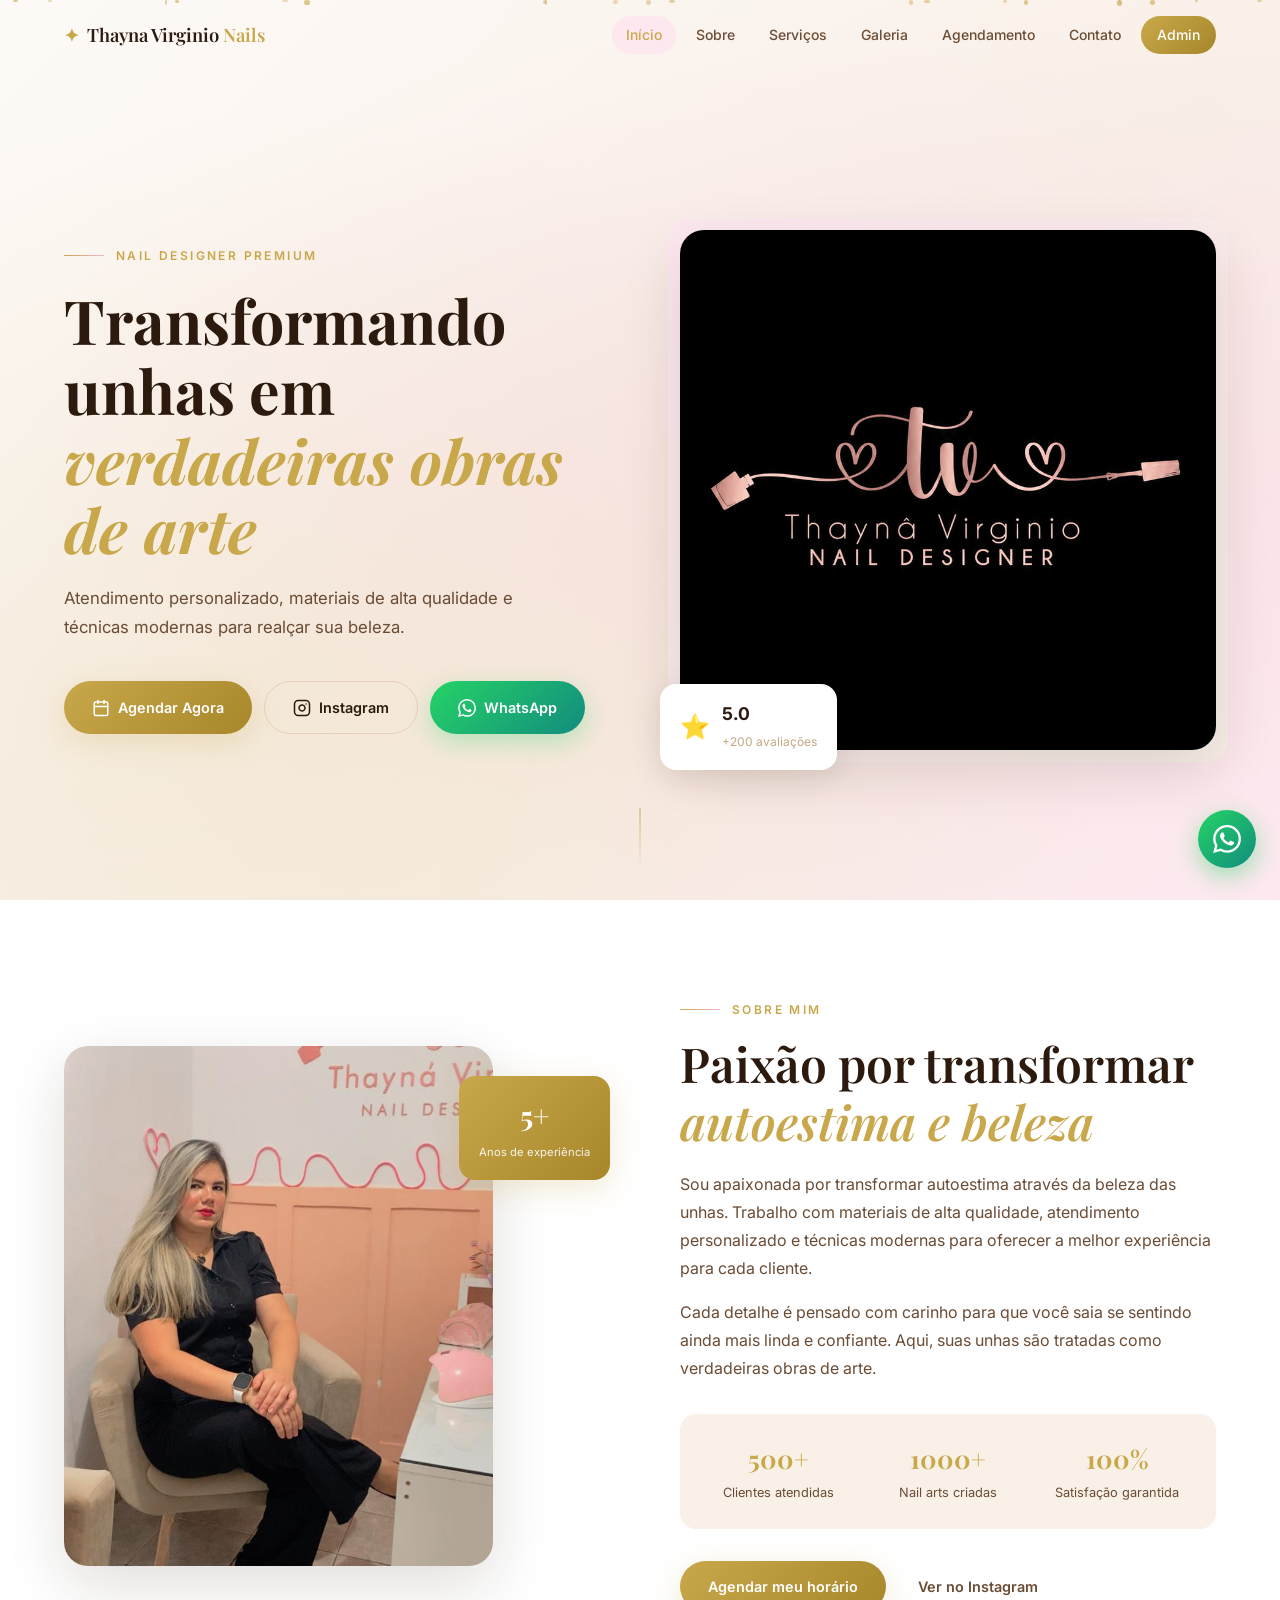
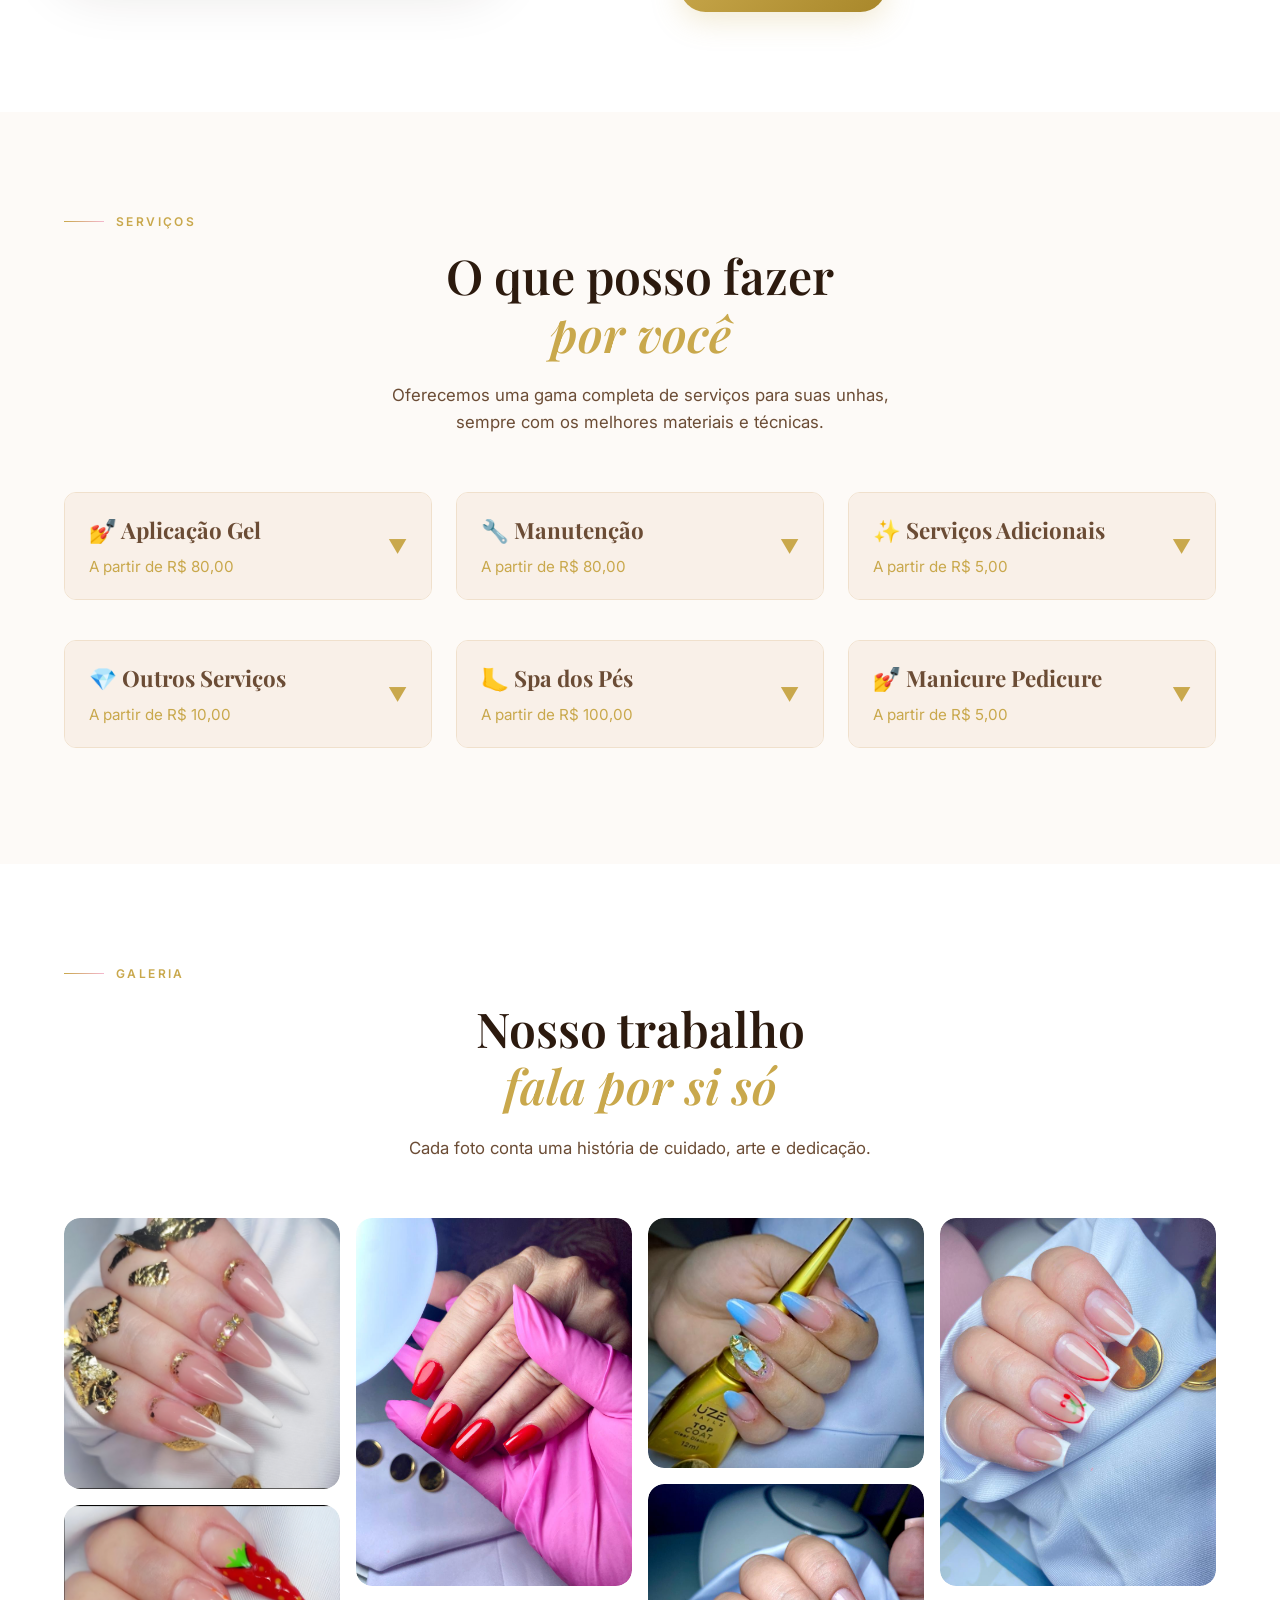
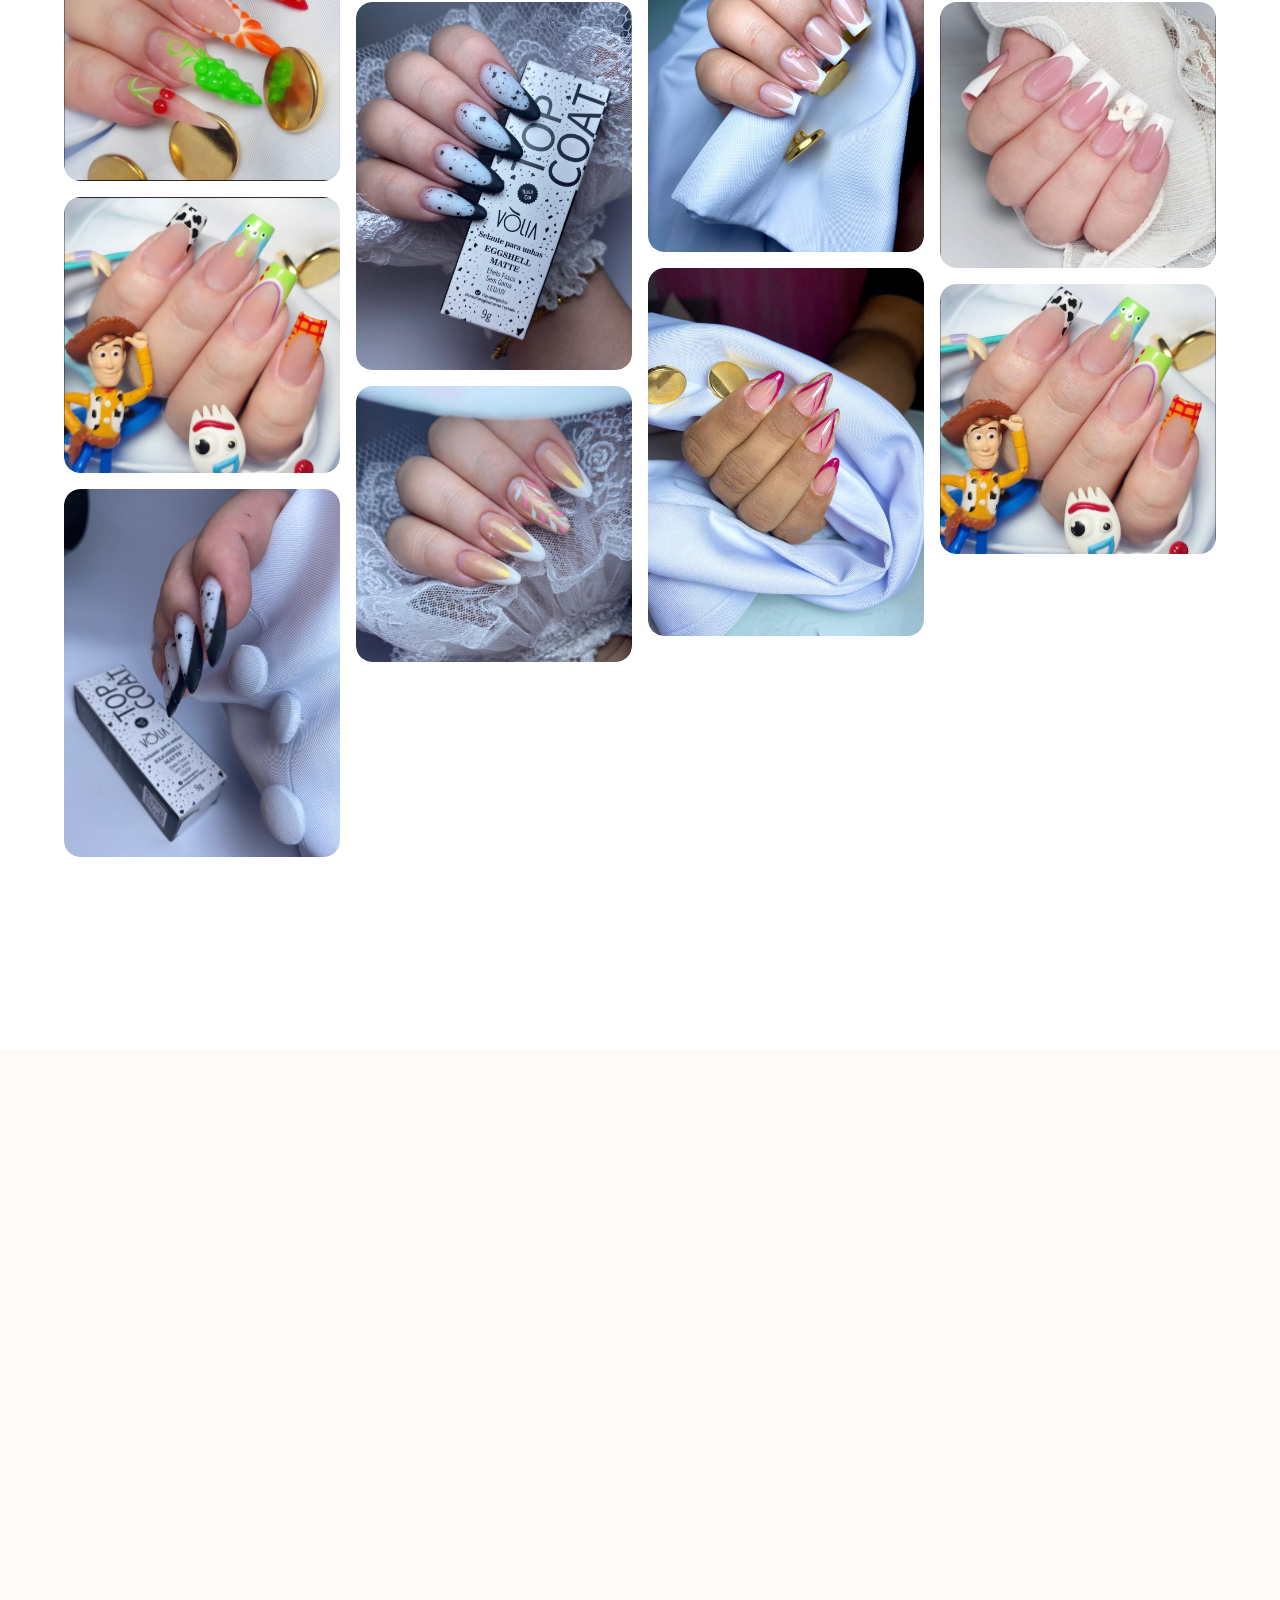
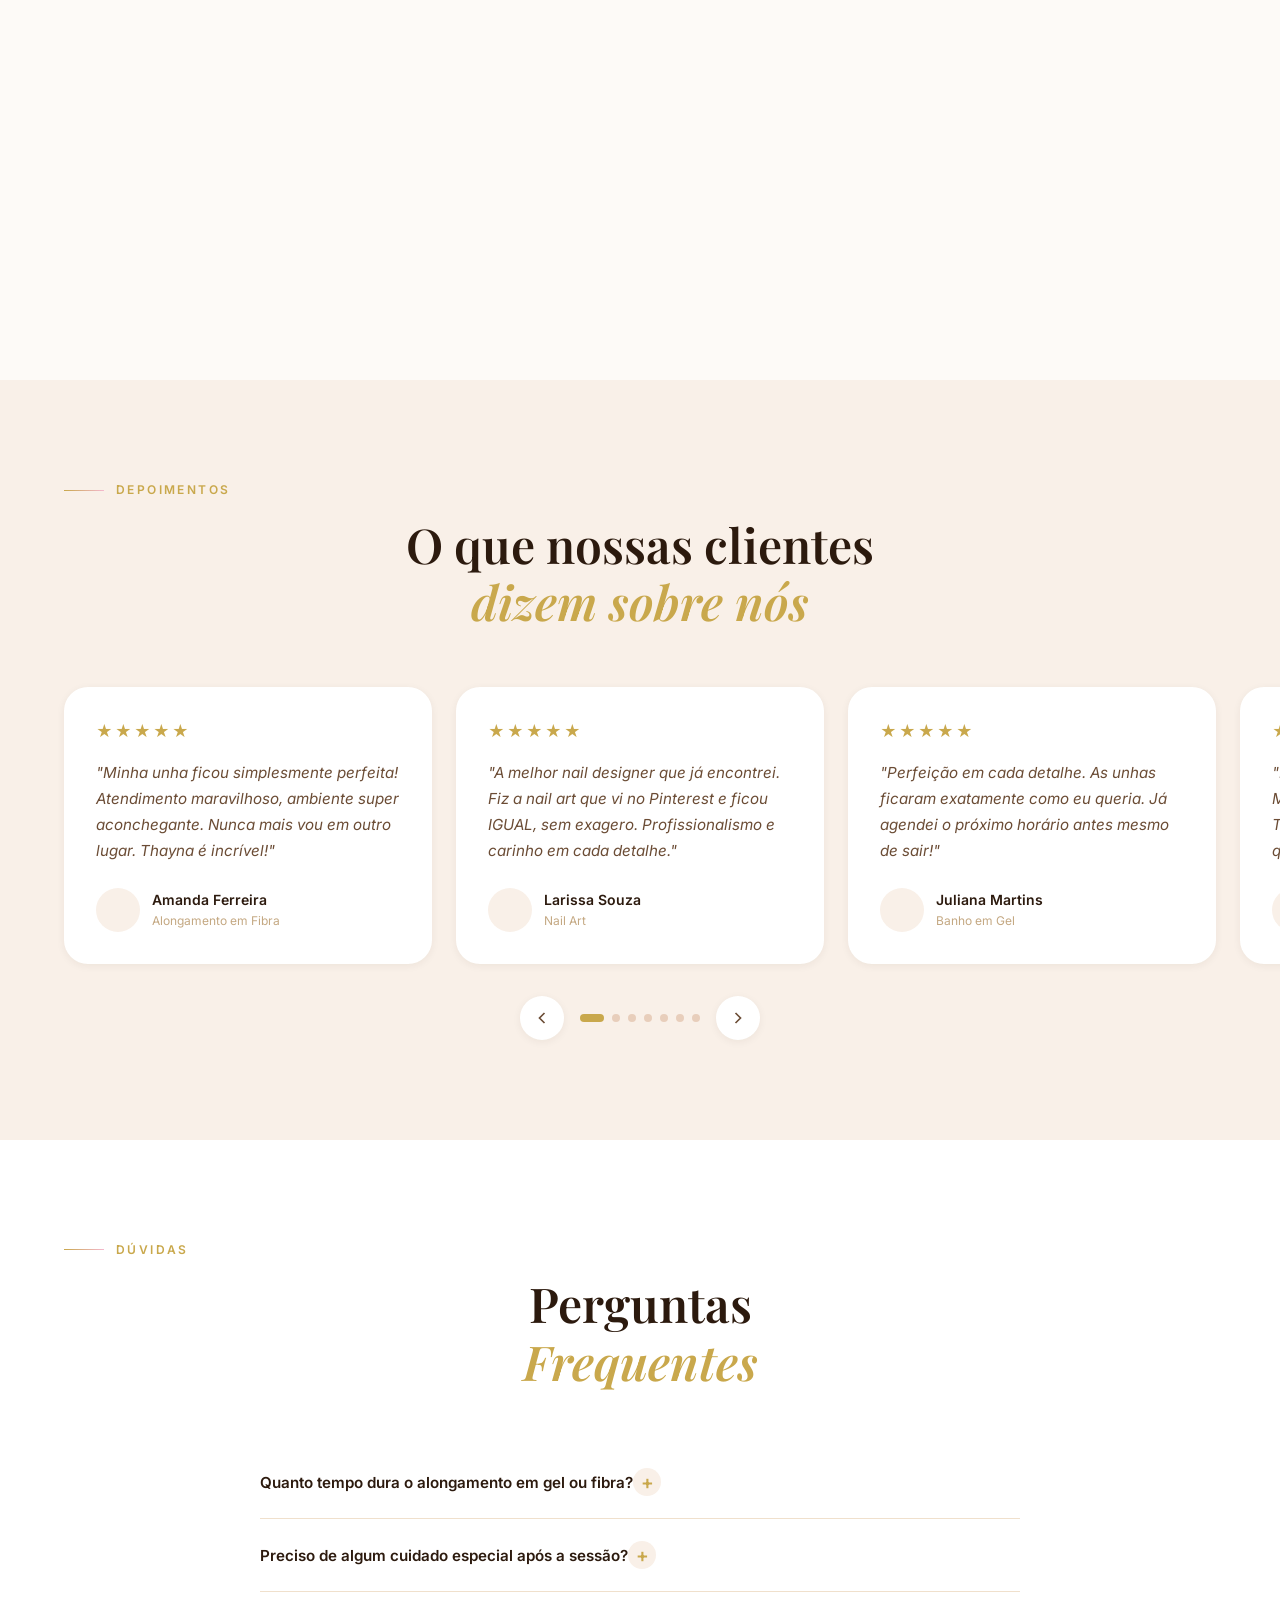
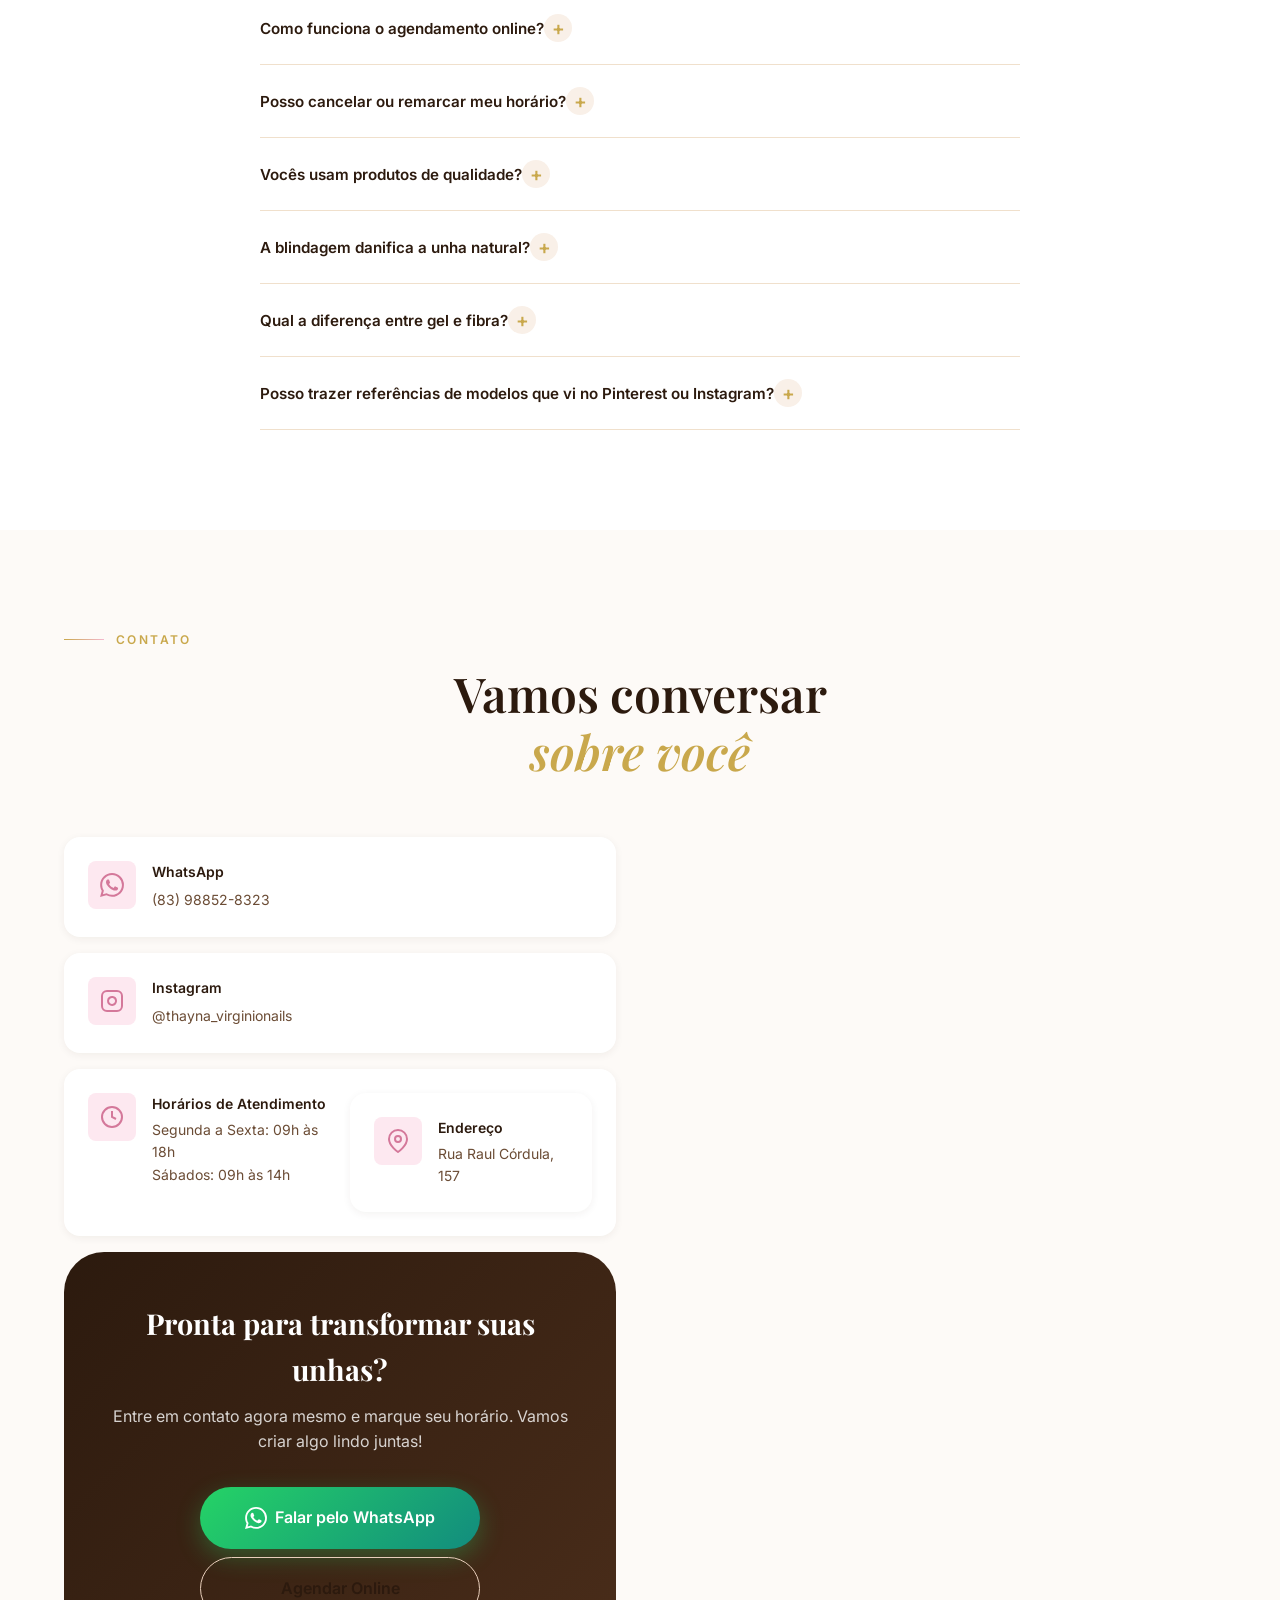
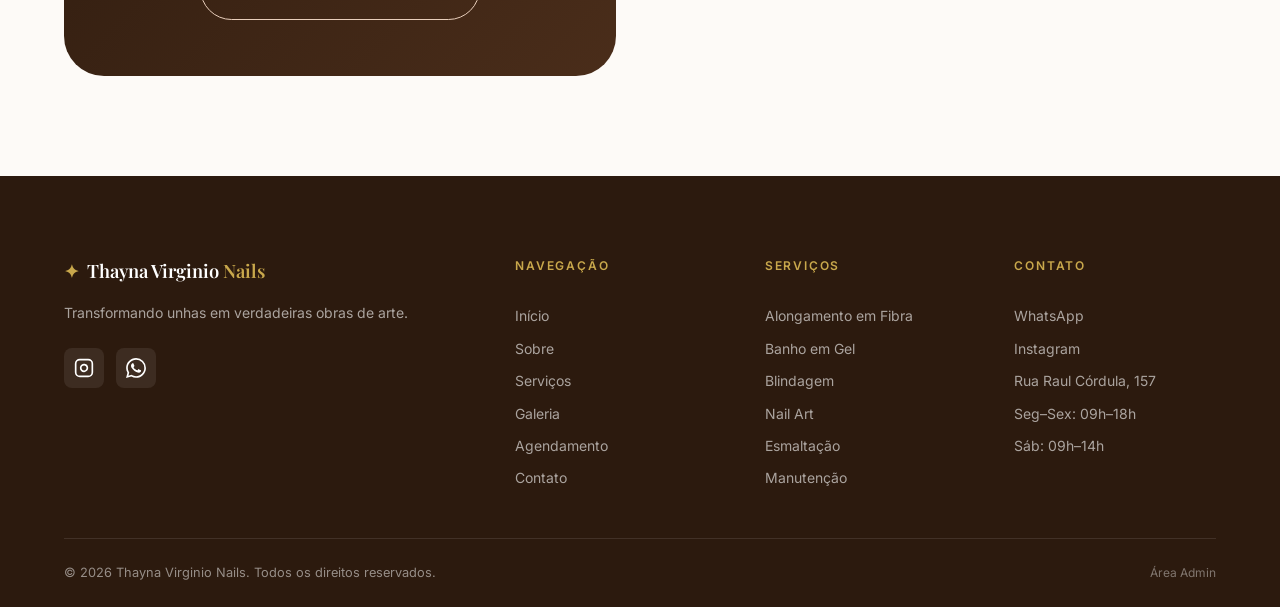
==== commit d6ffdab7: "Add files via upload" ====
--- a/thayna-nails/index.html
+++ b/thayna-nails/index.html
@@ -484,6 +484,8 @@
   <button class="lightbox-next" id="lightbox-next" aria-label="Próxima">›</button>
 </div>
 
+<script src="https://www.gstatic.com/firebasejs/10.8.0/firebase-app-compat.js"></script>
+<script src="https://www.gstatic.com/firebasejs/10.8.0/firebase-firestore-compat.js"></script>
 <script src="js/data.js"></script>
 <script src="js/app.js"></script>
 </body>
